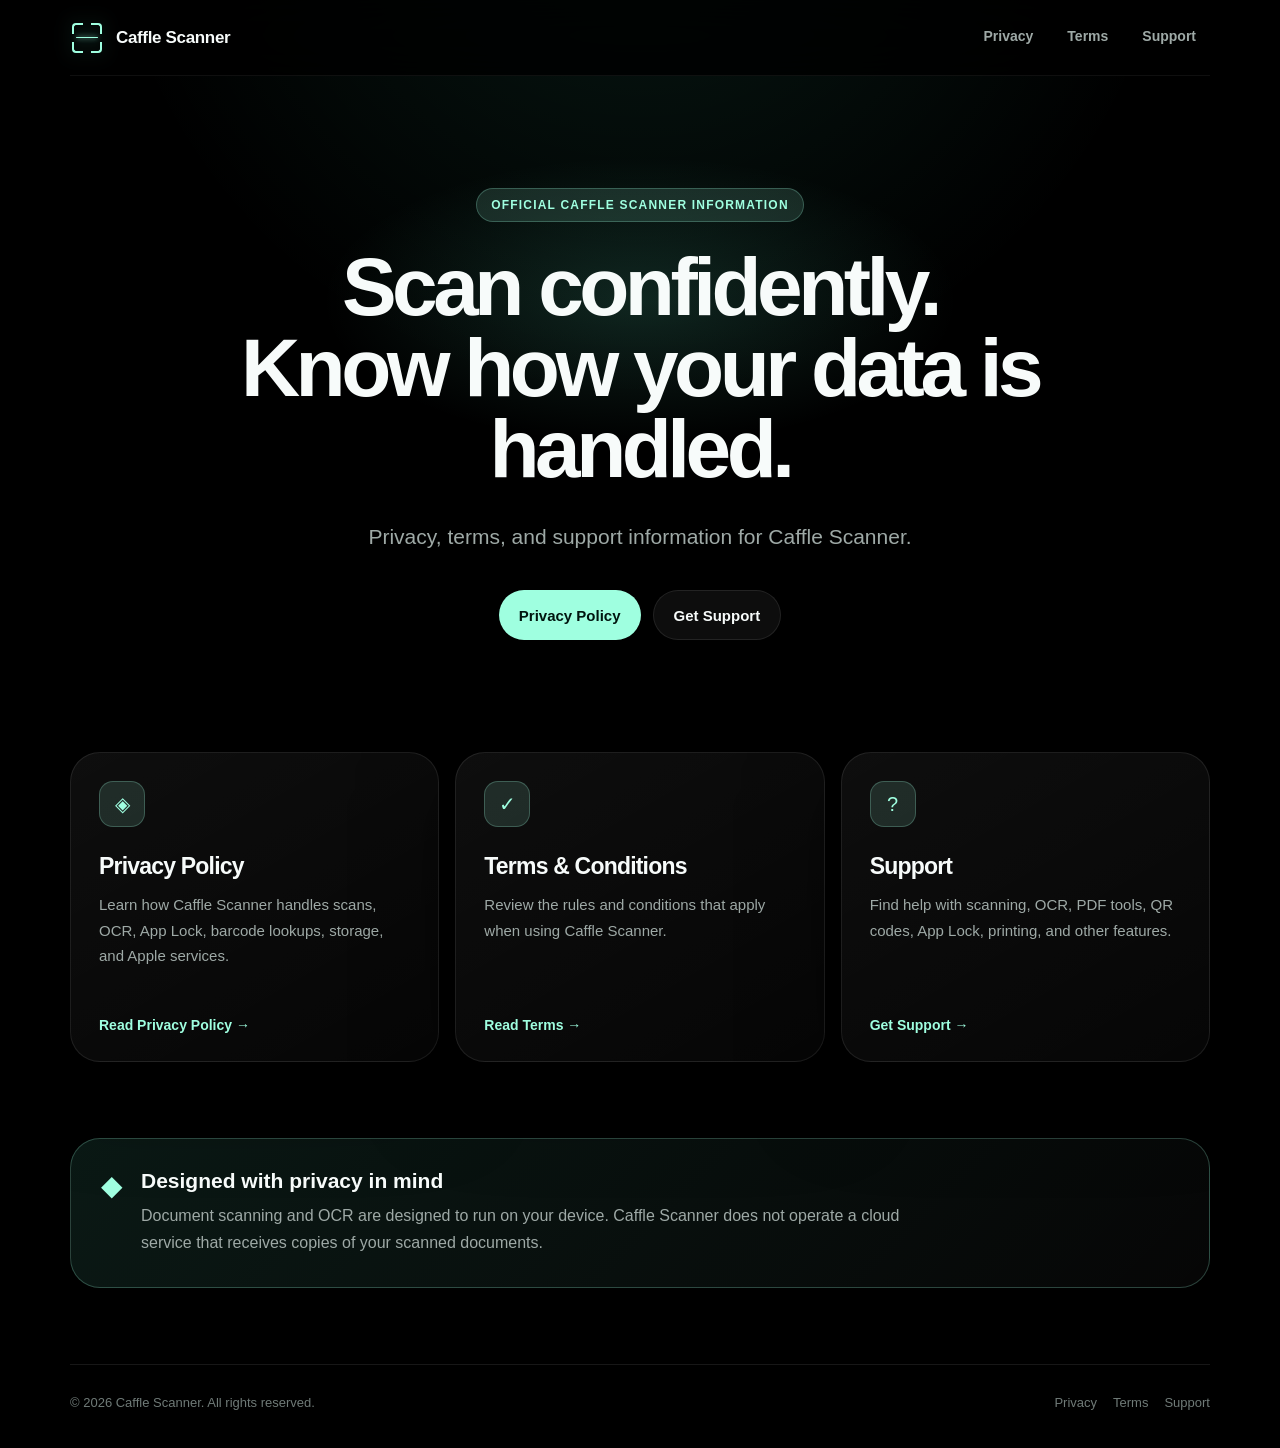
==== index.html @ 29aed39b "Add Caffle Scanner privacy terms and support pages" ====
<!DOCTYPE html>
<html lang="en">
<head>
  <meta charset="UTF-8">

  <meta
    name="viewport"
    content="width=device-width, initial-scale=1, viewport-fit=cover"
  >

  <meta
    name="theme-color"
    content="#000000"
  >

  <meta
    name="description"
    content="Official privacy, terms, and support information for Caffle Scanner."
  >

  <title>Caffle Scanner — Legal & Support</title>

  <link
    rel="stylesheet"
    href="./styles.css"
  >
</head>

<body>
  <div class="site-shell">

    <header class="site-header">
      <a
        class="brand"
        href="./index.html"
        aria-label="Caffle Scanner home"
      >
        <span
          class="scanner-logo"
          aria-hidden="true"
        >
          <span class="corner top-left"></span>
          <span class="corner top-right"></span>
          <span class="corner bottom-left"></span>
          <span class="corner bottom-right"></span>
          <span class="scan-line"></span>
        </span>

        <span>Caffle Scanner</span>
      </a>

      <nav
        class="nav"
        aria-label="Legal navigation"
      >
        <a href="./privacy.html">Privacy</a>
        <a href="./terms.html">Terms</a>
        <a href="./support.html">Support</a>
      </nav>
    </header>

    <main>
      <section class="hero">
        <div class="hero-glow" aria-hidden="true"></div>

        <div class="eyebrow">
          Official Caffle Scanner Information
        </div>

        <h1>
          Scan confidently.<br>
          Know how your data is handled.
        </h1>

        <p class="hero-copy">
          Privacy, terms, and support information for Caffle Scanner.
        </p>

        <div class="hero-actions">
          <a
            class="button button-primary"
            href="./privacy.html"
          >
            Privacy Policy
          </a>

          <a
            class="button button-secondary"
            href="./support.html"
          >
            Get Support
          </a>
        </div>
      </section>

      <section
        class="card-grid"
        aria-label="Caffle Scanner information"
      >
        <a
          class="feature-card"
          href="./privacy.html"
        >
          <span class="card-icon">◈</span>

          <h2>Privacy Policy</h2>

          <p>
            Learn how Caffle Scanner handles scans, OCR, App Lock,
            barcode lookups, storage, and Apple services.
          </p>

          <span class="card-link">
            Read Privacy Policy →
          </span>
        </a>

        <a
          class="feature-card"
          href="./terms.html"
        >
          <span class="card-icon">✓</span>

          <h2>Terms &amp; Conditions</h2>

          <p>
            Review the rules and conditions that apply when using
            Caffle Scanner.
          </p>

          <span class="card-link">
            Read Terms →
          </span>
        </a>

        <a
          class="feature-card"
          href="./support.html"
        >
          <span class="card-icon">?</span>

          <h2>Support</h2>

          <p>
            Find help with scanning, OCR, PDF tools, QR codes,
            App Lock, printing, and other features.
          </p>

          <span class="card-link">
            Get Support →
          </span>
        </a>
      </section>

      <section class="privacy-highlight">
        <span class="highlight-icon" aria-hidden="true">◆</span>

        <div>
          <h2>Designed with privacy in mind</h2>

          <p>
            Document scanning and OCR are designed to run on your
            device. Caffle Scanner does not operate a cloud service
            that receives copies of your scanned documents.
          </p>
        </div>
      </section>
    </main>

    <footer class="site-footer">
      <p>
        © 2026 Caffle Scanner. All rights reserved.
      </p>

      <div class="footer-links">
        <a href="./privacy.html">Privacy</a>
        <a href="./terms.html">Terms</a>
        <a href="./support.html">Support</a>
      </div>
    </footer>

  </div>
</body>
</html>
---- styles.css ----
:root {
  color-scheme: dark;

  --background: #000000;
  --surface: #080c0c;
  --surface-strong: #0d1313;
  --surface-soft: rgba(255, 255, 255, 0.045);

  --text: #f7fbfa;
  --text-secondary: #9ea9a6;
  --text-muted: #6f7a77;

  --mint: #9fffe0;
  --mint-strong: #67f5ce;
  --mint-soft: rgba(159, 255, 224, 0.13);
  --mint-border: rgba(159, 255, 224, 0.24);

  --border: rgba(255, 255, 255, 0.09);

  --shadow:
    0 28px 90px rgba(0, 0, 0, 0.5);

  --radius-small: 14px;
  --radius-medium: 20px;
  --radius-large: 30px;

  font-family:
    -apple-system,
    BlinkMacSystemFont,
    "SF Pro Display",
    "SF Pro Text",
    "Helvetica Neue",
    Arial,
    sans-serif;
}

* {
  box-sizing: border-box;
}

html {
  min-height: 100%;
  background: var(--background);
  scroll-behavior: smooth;
}

body {
  min-width: 320px;
  min-height: 100vh;
  margin: 0;

  color: var(--text);
  background:
    radial-gradient(
      circle at 50% -10%,
      rgba(76, 255, 205, 0.1),
      transparent 34rem
    ),
    #000000;

  -webkit-font-smoothing: antialiased;
  text-rendering: optimizeLegibility;
}

a {
  color: inherit;
  text-decoration: none;
}

button,
a {
  -webkit-tap-highlight-color: transparent;
}

.site-shell {
  width: min(1180px, 100%);
  min-height: 100vh;
  margin: 0 auto;

  padding:
    env(safe-area-inset-top)
    max(20px, env(safe-area-inset-right))
    env(safe-area-inset-bottom)
    max(20px, env(safe-area-inset-left));
}

.site-header {
  position: sticky;
  z-index: 10;
  top: 0;

  display: flex;
  align-items: center;
  justify-content: space-between;
  gap: 24px;

  min-height: 76px;

  padding: 14px 0;

  background: rgba(0, 0, 0, 0.82);

  border-bottom: 1px solid rgba(255, 255, 255, 0.06);

  -webkit-backdrop-filter: blur(22px);
  backdrop-filter: blur(22px);
}

.brand {
  display: inline-flex;
  align-items: center;
  gap: 12px;

  font-size: 17px;
  font-weight: 750;

  letter-spacing: -0.02em;
}

.scanner-logo {
  position: relative;

  display: inline-block;

  width: 34px;
  height: 34px;

  filter:
    drop-shadow(0 0 9px rgba(103, 245, 206, 0.34));
}

.corner {
  position: absolute;

  width: 11px;
  height: 11px;

  border-color: var(--mint);
}

.top-left {
  top: 2px;
  left: 2px;

  border-top: 2px solid var(--mint);
  border-left: 2px solid var(--mint);

  border-top-left-radius: 4px;
}

.top-right {
  top: 2px;
  right: 2px;

  border-top: 2px solid var(--mint);
  border-right: 2px solid var(--mint);

  border-top-right-radius: 4px;
}

.bottom-left {
  bottom: 2px;
  left: 2px;

  border-bottom: 2px solid var(--mint);
  border-left: 2px solid var(--mint);

  border-bottom-left-radius: 4px;
}

.bottom-right {
  right: 2px;
  bottom: 2px;

  border-right: 2px solid var(--mint);
  border-bottom: 2px solid var(--mint);

  border-bottom-right-radius: 4px;
}

.scan-line {
  position: absolute;
  top: 16px;
  left: 6px;

  width: 22px;
  height: 1.5px;

  background: var(--mint);

  box-shadow:
    0 0 5px var(--mint),
    0 0 12px rgba(103, 245, 206, 0.45);

  border-radius: 999px;
}

.nav {
  display: flex;
  align-items: center;
  gap: 6px;
}

.nav a {
  min-height: 40px;

  padding: 10px 14px;

  color: var(--text-secondary);

  border-radius: 999px;

  font-size: 14px;
  font-weight: 650;

  transition:
    color 160ms ease,
    background 160ms ease;
}

.nav a:hover,
.nav a.active {
  color: var(--text);
  background: var(--mint-soft);
}

.hero {
  position: relative;

  display: flex;
  flex-direction: column;
  align-items: center;

  overflow: hidden;

  min-height: 560px;

  padding: 112px 20px 80px;

  text-align: center;
}

.hero-glow {
  position: absolute;
  top: 75px;
  left: 50%;

  width: min(660px, 90vw);
  height: 300px;

  transform: translateX(-50%);

  background:
    radial-gradient(
      ellipse,
      rgba(103, 245, 206, 0.14),
      transparent 68%
    );

  pointer-events: none;
}

.eyebrow {
  position: relative;

  display: inline-flex;

  margin-bottom: 24px;

  padding: 9px 14px;

  color: var(--mint);

  background: var(--mint-soft);

  border: 1px solid var(--mint-border);
  border-radius: 999px;

  font-size: 12px;
  font-weight: 800;

  letter-spacing: 0.1em;
  text-transform: uppercase;
}

.hero h1,
.legal-header h1,
.support-hero h1 {
  position: relative;

  max-width: 880px;

  margin: 0;

  font-size: clamp(42px, 7.6vw, 82px);
  line-height: 0.99;

  letter-spacing: -0.055em;
}

.hero-copy {
  position: relative;

  max-width: 620px;

  margin: 30px auto 0;

  color: var(--text-secondary);

  font-size: clamp(17px, 2vw, 21px);
  line-height: 1.65;
}

.hero-actions {
  position: relative;

  display: flex;
  justify-content: center;
  flex-wrap: wrap;
  gap: 12px;

  margin-top: 36px;
}

.button,
.inline-button {
  display: inline-flex;
  align-items: center;
  justify-content: center;

  min-height: 50px;

  padding: 0 20px;

  border-radius: 999px;

  font-size: 15px;
  font-weight: 750;

  transition:
    transform 160ms ease,
    border-color 160ms ease,
    background 160ms ease;
}

.button:hover,
.inline-button:hover {
  transform: translateY(-1px);
}

.button-primary {
  color: #00150f;
  background: var(--mint);
}

.button-secondary {
  color: var(--text);

  background: rgba(255, 255, 255, 0.05);

  border: 1px solid var(--border);
}

.card-grid {
  display: grid;
  grid-template-columns: repeat(3, minmax(0, 1fr));
  gap: 16px;

  padding: 32px 0 76px;
}

.feature-card {
  display: flex;
  flex-direction: column;

  min-height: 310px;

  padding: 28px;

  background:
    linear-gradient(
      150deg,
      rgba(255, 255, 255, 0.055),
      rgba(255, 255, 255, 0.022)
    );

  border: 1px solid var(--border);
  border-radius: var(--radius-large);

  box-shadow: var(--shadow);

  transition:
    transform 180ms ease,
    border-color 180ms ease,
    background 180ms ease;
}

.feature-card:hover {
  transform: translateY(-3px);

  border-color: var(--mint-border);

  background:
    linear-gradient(
      150deg,
      rgba(103, 245, 206, 0.08),
      rgba(255, 255, 255, 0.025)
    );
}

.card-icon {
  display: grid;
  place-items: center;

  width: 46px;
  height: 46px;

  margin-bottom: 26px;

  color: var(--mint);

  background: var(--mint-soft);

  border: 1px solid var(--mint-border);
  border-radius: 14px;

  font-size: 20px;
}

.feature-card h2 {
  margin: 0 0 12px;

  font-size: 23px;

  letter-spacing: -0.035em;
}

.feature-card p {
  margin: 0;

  color: var(--text-secondary);

  font-size: 15px;
  line-height: 1.7;
}

.card-link {
  margin-top: auto;
  padding-top: 28px;

  color: var(--mint);

  font-size: 14px;
  font-weight: 700;
}

.privacy-highlight {
  display: flex;
  align-items: flex-start;
  gap: 18px;

  margin-bottom: 76px;

  padding: 30px;

  background:
    linear-gradient(
      135deg,
      rgba(103, 245, 206, 0.1),
      rgba(255, 255, 255, 0.025)
    );

  border: 1px solid var(--mint-border);
  border-radius: var(--radius-large);
}

.highlight-icon {
  color: var(--mint);

  font-size: 28px;
}

.privacy-highlight h2 {
  margin: 0 0 9px;

  font-size: 21px;
}

.privacy-highlight p {
  max-width: 760px;

  margin: 0;

  color: var(--text-secondary);

  line-height: 1.7;
}

.legal-page {
  width: min(860px, 100%);
  margin: 0 auto;

  padding: 76px 0 80px;
}

.legal-header {
  padding: 28px 0 42px;
}

.legal-header h1 {
  font-size: clamp(42px, 7vw, 68px);
}

.updated {
  margin: 18px 0 0;

  color: var(--text-muted);

  font-size: 14px;
}

.legal-card {
  padding: clamp(22px, 5vw, 52px);

  background:
    linear-gradient(
      160deg,
      rgba(255, 255, 255, 0.045),
      rgba(255, 255, 255, 0.018)
    );

  border: 1px solid var(--border);
  border-radius: var(--radius-large);

  box-shadow: var(--shadow);
}

.legal-card section + section {
  margin-top: 48px;
  padding-top: 48px;

  border-top: 1px solid var(--border);
}

.legal-card h2 {
  margin: 0 0 17px;

  font-size: clamp(20px, 3vw, 25px);

  letter-spacing: -0.025em;
}

.legal-card p {
  margin: 0;

  color: var(--text-secondary);

  font-size: 16px;
  line-height: 1.78;
}

.legal-card p + p {
  margin-top: 16px;
}

.inline-button {
  margin-top: 22px;

  color: var(--mint);

  background: var(--mint-soft);

  border: 1px solid var(--mint-border);
}

.support-hero {
  position: relative;

  max-width: 850px;

  padding: 100px 0 62px;
}

.support-hero h1 {
  font-size: clamp(48px, 8vw, 76px);
}

.support-hero > p {
  max-width: 650px;

  margin: 26px 0 30px;

  color: var(--text-secondary);

  font-size: 18px;
  line-height: 1.7;
}

.support-hero .support-warning {
  max-width: 660px;

  margin-top: 24px;

  color: #b9c2c0;

  font-size: 13px;
  line-height: 1.65;
}

.faq {
  display: grid;
  gap: 10px;

  padding-bottom: 32px;
}

.faq details {
  overflow: hidden;

  background: var(--surface-soft);

  border: 1px solid var(--border);
  border-radius: var(--radius-medium);
}

.faq summary {
  position: relative;

  padding: 21px 52px 21px 22px;

  cursor: pointer;

  font-size: 16px;
  font-weight: 700;

  list-style: none;
}

.faq summary::-webkit-details-marker {
  display: none;
}

.faq summary::after {
  position: absolute;
  top: 50%;
  right: 22px;

  content: "+";

  color: var(--mint);

  transform: translateY(-50%);

  font-size: 22px;
}

.faq details[open] summary::after {
  content: "−";
}

.faq details p {
  margin: 0;

  padding: 0 22px 22px;

  color: var(--text-secondary);

  line-height: 1.7;
}

.faq details p + p {
  padding-top: 0;
}

.support-card {
  margin-top: 16px;

  padding: 28px;

  background:
    linear-gradient(
      145deg,
      rgba(255, 255, 255, 0.05),
      rgba(255, 255, 255, 0.02)
    );

  border: 1px solid var(--border);
  border-radius: var(--radius-large);
}

.support-card h2 {
  margin: 0 0 12px;
}

.support-card p {
  max-width: 690px;

  margin: 0;

  color: var(--text-secondary);

  line-height: 1.7;
}

.support-links {
  display: flex;
  flex-wrap: wrap;
  gap: 10px;

  margin-top: 20px;
}

.support-links a {
  padding: 10px 14px;

  color: var(--mint);

  background: var(--mint-soft);

  border: 1px solid var(--mint-border);
  border-radius: 999px;

  font-size: 14px;
  font-weight: 700;
}

.site-footer {
  display: flex;
  align-items: center;
  justify-content: space-between;
  gap: 18px;

  margin-top: 74px;

  padding: 30px 0 38px;

  color: var(--text-muted);

  border-top: 1px solid var(--border);

  font-size: 13px;
}

.site-footer p {
  margin: 0;
}

.footer-links {
  display: flex;
  align-items: center;
  flex-wrap: wrap;
  gap: 16px;
}

.footer-links a:hover {
  color: var(--mint);
}

@media (max-width: 760px) {
  .site-shell {
    padding-right: max(16px, env(safe-area-inset-right));
    padding-left: max(16px, env(safe-area-inset-left));
  }

  .site-header {
    min-height: 66px;
  }

  .brand {
    font-size: 15px;
  }

  .scanner-logo {
    width: 30px;
    height: 30px;
  }

  .scan-line {
    top: 14px;
    left: 5px;

    width: 20px;
  }

  .nav {
    gap: 1px;
  }

  .nav a {
    min-height: 38px;

    padding: 9px;

    font-size: 12px;
  }

  .hero {
    min-height: 0;

    padding: 84px 6px 62px;
  }

  .hero h1 {
    font-size: clamp(44px, 13vw, 64px);
  }

  .hero-copy {
    font-size: 17px;
  }

  .hero-actions {
    width: 100%;
  }

  .hero-actions .button {
    flex: 1 1 100%;
  }

  .card-grid {
    grid-template-columns: 1fr;

    padding-bottom: 52px;
  }

  .feature-card {
    min-height: 260px;
  }

  .privacy-highlight {
    margin-bottom: 54px;

    padding: 23px;
  }

  .legal-page {
    padding-top: 50px;
  }

  .legal-header {
    padding-bottom: 30px;
  }

  .legal-card section + section {
    margin-top: 38px;
    padding-top: 38px;
  }

  .support-hero {
    padding-top: 72px;
  }

  .site-footer {
    align-items: flex-start;
    flex-direction: column;

    margin-top: 56px;
  }
}

@media (prefers-reduced-motion: reduce) {
  html {
    scroll-behavior: auto;
  }

  *,
  *::before,
  *::after {
    transition-duration: 0.01ms !important;
    animation-duration: 0.01ms !important;
    animation-iteration-count: 1 !important;
  }
}
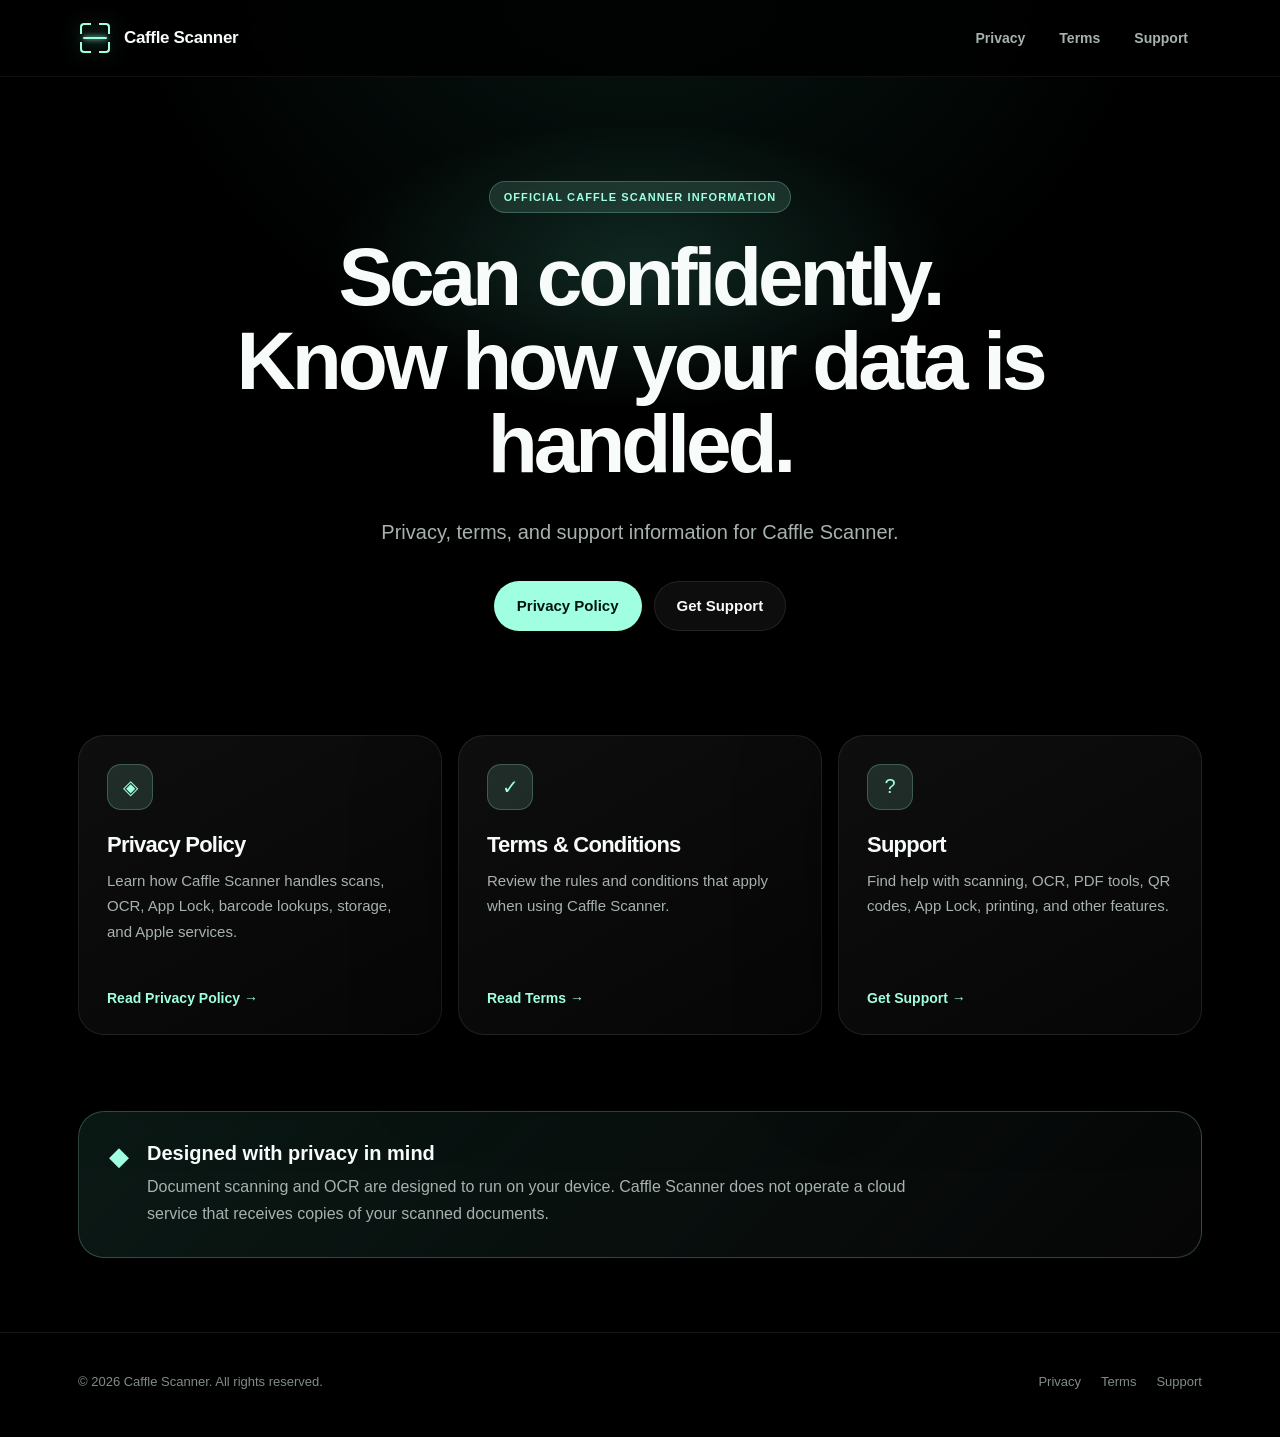
==== commit ce601297: "Complete Caffle Scanner legal and support site Co-Authored-By: Claude Opus 5.5 <noreply@anthropic.co" ====
--- a/index.html
+++ b/index.html
@@ -2,183 +2,113 @@
 <html lang="en">
 <head>
   <meta charset="UTF-8">
-
-  <meta
-    name="viewport"
-    content="width=device-width, initial-scale=1, viewport-fit=cover"
-  >
-
-  <meta
-    name="theme-color"
-    content="#000000"
-  >
-
-  <meta
-    name="description"
-    content="Official privacy, terms, and support information for Caffle Scanner."
-  >
-
-  <title>Caffle Scanner — Legal & Support</title>
-
-  <link
-    rel="stylesheet"
-    href="./styles.css"
-  >
+  <meta name="viewport" content="width=device-width, initial-scale=1, viewport-fit=cover">
+  <meta name="theme-color" content="#000000">
+  <meta name="color-scheme" content="dark">
+  <meta name="description" content="Official privacy, terms, and support information for Caffle Scanner.">
+  <title>Caffle Scanner — Legal &amp; Support</title>
+  <link rel="stylesheet" href="./styles.css">
 </head>
 
 <body>
-  <div class="site-shell">
+  <a class="skip-link" href="#main">Skip to content</a>
 
-    <header class="site-header">
-      <a
-        class="brand"
-        href="./index.html"
-        aria-label="Caffle Scanner home"
-      >
-        <span
-          class="scanner-logo"
-          aria-hidden="true"
-        >
+  <header class="site-header">
+    <div class="container header-inner">
+      <a class="brand" href="./index.html" aria-label="Caffle Scanner home">
+        <span class="scanner-logo" aria-hidden="true">
           <span class="corner top-left"></span>
           <span class="corner top-right"></span>
           <span class="corner bottom-left"></span>
           <span class="corner bottom-right"></span>
           <span class="scan-line"></span>
         </span>
-
         <span>Caffle Scanner</span>
       </a>
 
-      <nav
-        class="nav"
-        aria-label="Legal navigation"
-      >
+      <nav class="nav" aria-label="Primary">
         <a href="./privacy.html">Privacy</a>
         <a href="./terms.html">Terms</a>
         <a href="./support.html">Support</a>
       </nav>
-    </header>
+    </div>
+  </header>
 
-    <main>
-      <section class="hero">
-        <div class="hero-glow" aria-hidden="true"></div>
+  <main id="main" class="container">
+    <section class="hero">
+      <div class="hero-glow" aria-hidden="true"></div>
 
-        <div class="eyebrow">
-          Official Caffle Scanner Information
-        </div>
+      <div class="eyebrow">Official Caffle Scanner Information</div>
 
-        <h1>
-          Scan confidently.<br>
-          Know how your data is handled.
-        </h1>
+      <h1>
+        Scan confidently.<br>
+        Know how your data is handled.
+      </h1>
 
-        <p class="hero-copy">
-          Privacy, terms, and support information for Caffle Scanner.
-        </p>
-
-        <div class="hero-actions">
-          <a
-            class="button button-primary"
-            href="./privacy.html"
-          >
-            Privacy Policy
-          </a>
-
-          <a
-            class="button button-secondary"
-            href="./support.html"
-          >
-            Get Support
-          </a>
-        </div>
-      </section>
-
-      <section
-        class="card-grid"
-        aria-label="Caffle Scanner information"
-      >
-        <a
-          class="feature-card"
-          href="./privacy.html"
-        >
-          <span class="card-icon">◈</span>
-
-          <h2>Privacy Policy</h2>
-
-          <p>
-            Learn how Caffle Scanner handles scans, OCR, App Lock,
-            barcode lookups, storage, and Apple services.
-          </p>
-
-          <span class="card-link">
-            Read Privacy Policy →
-          </span>
-        </a>
-
-        <a
-          class="feature-card"
-          href="./terms.html"
-        >
-          <span class="card-icon">✓</span>
-
-          <h2>Terms &amp; Conditions</h2>
-
-          <p>
-            Review the rules and conditions that apply when using
-            Caffle Scanner.
-          </p>
-
-          <span class="card-link">
-            Read Terms →
-          </span>
-        </a>
-
-        <a
-          class="feature-card"
-          href="./support.html"
-        >
-          <span class="card-icon">?</span>
-
-          <h2>Support</h2>
-
-          <p>
-            Find help with scanning, OCR, PDF tools, QR codes,
-            App Lock, printing, and other features.
-          </p>
-
-          <span class="card-link">
-            Get Support →
-          </span>
-        </a>
-      </section>
-
-      <section class="privacy-highlight">
-        <span class="highlight-icon" aria-hidden="true">◆</span>
-
-        <div>
-          <h2>Designed with privacy in mind</h2>
-
-          <p>
-            Document scanning and OCR are designed to run on your
-            device. Caffle Scanner does not operate a cloud service
-            that receives copies of your scanned documents.
-          </p>
-        </div>
-      </section>
-    </main>
-
-    <footer class="site-footer">
-      <p>
-        © 2026 Caffle Scanner. All rights reserved.
+      <p class="hero-copy">
+        Privacy, terms, and support information for Caffle Scanner.
       </p>
 
-      <div class="footer-links">
+      <div class="hero-actions">
+        <a class="button button-primary" href="./privacy.html">Privacy Policy</a>
+        <a class="button button-secondary" href="./support.html">Get Support</a>
+      </div>
+    </section>
+
+    <section class="card-grid" aria-label="Caffle Scanner information">
+      <a class="feature-card" href="./privacy.html">
+        <span class="card-icon" aria-hidden="true">◈</span>
+        <h2>Privacy Policy</h2>
+        <p>
+          Learn how Caffle Scanner handles scans, OCR, App Lock,
+          barcode lookups, storage, and Apple services.
+        </p>
+        <span class="card-link">Read Privacy Policy →</span>
+      </a>
+
+      <a class="feature-card" href="./terms.html">
+        <span class="card-icon" aria-hidden="true">✓</span>
+        <h2>Terms &amp; Conditions</h2>
+        <p>
+          Review the rules and conditions that apply when using
+          Caffle Scanner.
+        </p>
+        <span class="card-link">Read Terms →</span>
+      </a>
+
+      <a class="feature-card" href="./support.html">
+        <span class="card-icon" aria-hidden="true">?</span>
+        <h2>Support</h2>
+        <p>
+          Find help with scanning, OCR, PDF tools, QR codes,
+          App Lock, printing, and other features.
+        </p>
+        <span class="card-link">Get Support →</span>
+      </a>
+    </section>
+
+    <section class="privacy-highlight">
+      <span class="highlight-icon" aria-hidden="true">◆</span>
+      <div>
+        <h2>Designed with privacy in mind</h2>
+        <p>
+          Document scanning and OCR are designed to run on your
+          device. Caffle Scanner does not operate a cloud service
+          that receives copies of your scanned documents.
+        </p>
+      </div>
+    </section>
+  </main>
+
+  <footer class="site-footer">
+    <div class="container footer-inner">
+      <p>© 2026 Caffle Scanner. All rights reserved.</p>
+      <nav class="footer-links" aria-label="Footer">
         <a href="./privacy.html">Privacy</a>
         <a href="./terms.html">Terms</a>
         <a href="./support.html">Support</a>
-      </div>
-    </footer>
-
-  </div>
+      </nav>
+    </div>
+  </footer>
 </body>
-</html>+</html>
--- a/styles.css
+++ b/styles.css
@@ -1,40 +1,61 @@
+/* ==========================================================================
+   Caffle Scanner — Legal & Support
+   Mobile-first. System fonts only. No external dependencies.
+   ========================================================================== */
+
+/* ---------- Tokens ---------- */
+
 :root {
   color-scheme: dark;
 
   --background: #000000;
-  --surface: #080c0c;
-  --surface-strong: #0d1313;
   --surface-soft: rgba(255, 255, 255, 0.045);
 
   --text: #f7fbfa;
-  --text-secondary: #9ea9a6;
-  --text-muted: #6f7a77;
+  --text-secondary: #a7b2af;
+  --text-muted: #808b88;
 
   --mint: #9fffe0;
   --mint-strong: #67f5ce;
   --mint-soft: rgba(159, 255, 224, 0.13);
   --mint-border: rgba(159, 255, 224, 0.24);
 
+  --warning: #ffd88a;
+  --warning-soft: rgba(255, 216, 138, 0.08);
+  --warning-border: rgba(255, 216, 138, 0.28);
+
   --border: rgba(255, 255, 255, 0.09);
-
-  --shadow:
-    0 28px 90px rgba(0, 0, 0, 0.5);
+  --shadow: 0 28px 90px rgba(0, 0, 0, 0.5);
 
   --radius-small: 14px;
   --radius-medium: 20px;
-  --radius-large: 30px;
+  --radius-large: 26px;
+
+  --gutter: 16px;
+  --tap: 44px;
+
+  --safe-top: env(safe-area-inset-top, 0px);
+  --safe-right: env(safe-area-inset-right, 0px);
+  --safe-bottom: env(safe-area-inset-bottom, 0px);
+  --safe-left: env(safe-area-inset-left, 0px);
 
   font-family:
     -apple-system,
     BlinkMacSystemFont,
+    "SF Pro Text",
     "SF Pro Display",
-    "SF Pro Text",
     "Helvetica Neue",
+    "Segoe UI",
+    Roboto,
     Arial,
     sans-serif;
 }
 
-* {
+/* ---------- Base ---------- */
+
+*,
+*::before,
+*::after {
   box-sizing: border-box;
 }
 
@@ -42,12 +63,14 @@
   min-height: 100%;
   background: var(--background);
   scroll-behavior: smooth;
+  -webkit-text-size-adjust: 100%;
+  text-size-adjust: 100%;
 }
 
 body {
-  min-width: 320px;
   min-height: 100vh;
   margin: 0;
+  overflow-x: hidden;
 
   color: var(--text);
   background:
@@ -56,7 +79,7 @@
       rgba(76, 255, 205, 0.1),
       transparent 34rem
     ),
-    #000000;
+    var(--background);
 
   -webkit-font-smoothing: antialiased;
   text-rendering: optimizeLegibility;
@@ -65,149 +88,181 @@
 a {
   color: inherit;
   text-decoration: none;
-}
-
-button,
-a {
   -webkit-tap-highlight-color: transparent;
 }
 
-.site-shell {
-  width: min(1180px, 100%);
-  min-height: 100vh;
+a:focus-visible,
+summary:focus-visible {
+  outline: 2px solid var(--mint);
+  outline-offset: 3px;
+  border-radius: 8px;
+}
+
+h1,
+h2,
+h3 {
+  overflow-wrap: break-word;
+}
+
+.skip-link {
+  position: absolute;
+  z-index: 100;
+  top: calc(var(--safe-top) + 8px);
+  left: calc(var(--safe-left) + 8px);
+
+  padding: 12px 16px;
+
+  color: #00150f;
+  background: var(--mint);
+  border-radius: 999px;
+
+  font-size: 14px;
+  font-weight: 700;
+
+  transform: translateY(-200%);
+}
+
+.skip-link:focus {
+  transform: none;
+}
+
+/* ---------- Layout shell ---------- */
+
+.container {
+  width: 100%;
+  max-width: 1180px;
   margin: 0 auto;
 
-  padding:
-    env(safe-area-inset-top)
-    max(20px, env(safe-area-inset-right))
-    env(safe-area-inset-bottom)
-    max(20px, env(safe-area-inset-left));
-}
+  padding-right: calc(var(--gutter) + var(--safe-right));
+  padding-left: calc(var(--gutter) + var(--safe-left));
+}
+
+/* ---------- Header ---------- */
 
 .site-header {
+  position: -webkit-sticky;
   position: sticky;
   z-index: 10;
   top: 0;
 
+  padding-top: var(--safe-top);
+
+  background: rgba(0, 0, 0, 0.82);
+  border-bottom: 1px solid rgba(255, 255, 255, 0.06);
+
+  -webkit-backdrop-filter: saturate(160%) blur(22px);
+  backdrop-filter: saturate(160%) blur(22px);
+}
+
+.header-inner {
   display: flex;
+  flex-wrap: wrap;
   align-items: center;
   justify-content: space-between;
-  gap: 24px;
-
-  min-height: 76px;
-
-  padding: 14px 0;
-
-  background: rgba(0, 0, 0, 0.82);
-
-  border-bottom: 1px solid rgba(255, 255, 255, 0.06);
-
-  -webkit-backdrop-filter: blur(22px);
-  backdrop-filter: blur(22px);
+  column-gap: 16px;
+  row-gap: 2px;
+
+  min-height: 64px;
+  padding-top: 8px;
+  padding-bottom: 8px;
 }
 
 .brand {
   display: inline-flex;
   align-items: center;
-  gap: 12px;
-
-  font-size: 17px;
+  gap: 10px;
+
+  min-height: var(--tap);
+
+  font-size: 16px;
   font-weight: 750;
-
   letter-spacing: -0.02em;
-}
+  white-space: nowrap;
+}
+
+/* Scanner-corner logo */
 
 .scanner-logo {
   position: relative;
+  flex: none;
 
   display: inline-block;
-
-  width: 34px;
-  height: 34px;
-
-  filter:
-    drop-shadow(0 0 9px rgba(103, 245, 206, 0.34));
+  width: 30px;
+  height: 30px;
+
+  filter: drop-shadow(0 0 9px rgba(103, 245, 206, 0.34));
 }
 
 .corner {
   position: absolute;
-
-  width: 11px;
-  height: 11px;
-
-  border-color: var(--mint);
+  width: 10px;
+  height: 10px;
 }
 
 .top-left {
   top: 2px;
   left: 2px;
-
   border-top: 2px solid var(--mint);
   border-left: 2px solid var(--mint);
-
   border-top-left-radius: 4px;
 }
 
 .top-right {
   top: 2px;
   right: 2px;
-
   border-top: 2px solid var(--mint);
   border-right: 2px solid var(--mint);
-
   border-top-right-radius: 4px;
 }
 
 .bottom-left {
   bottom: 2px;
   left: 2px;
-
   border-bottom: 2px solid var(--mint);
   border-left: 2px solid var(--mint);
-
   border-bottom-left-radius: 4px;
 }
 
 .bottom-right {
   right: 2px;
   bottom: 2px;
-
   border-right: 2px solid var(--mint);
   border-bottom: 2px solid var(--mint);
-
   border-bottom-right-radius: 4px;
 }
 
 .scan-line {
   position: absolute;
-  top: 16px;
-  left: 6px;
-
-  width: 22px;
+  top: calc(50% - 0.75px);
+  left: 5px;
+  right: 5px;
+
   height: 1.5px;
 
   background: var(--mint);
-
+  border-radius: 999px;
   box-shadow:
     0 0 5px var(--mint),
     0 0 12px rgba(103, 245, 206, 0.45);
-
-  border-radius: 999px;
-}
+}
+
+/* Navigation */
 
 .nav {
   display: flex;
   align-items: center;
-  gap: 6px;
+  gap: 2px;
+  margin-right: -10px;
 }
 
 .nav a {
-  min-height: 40px;
-
-  padding: 10px 14px;
+  display: inline-flex;
+  align-items: center;
+
+  min-height: var(--tap);
+  padding: 0 10px;
 
   color: var(--text-secondary);
-
   border-radius: 999px;
 
   font-size: 14px;
@@ -215,14 +270,66 @@
 
   transition:
     color 160ms ease,
-    background 160ms ease;
+    background-color 160ms ease;
 }
 
 .nav a:hover,
-.nav a.active {
+.nav a[aria-current="page"] {
   color: var(--text);
   background: var(--mint-soft);
 }
+
+.nav a[aria-current="page"] {
+  color: var(--mint);
+}
+
+/* ---------- Buttons ---------- */
+
+.button {
+  display: inline-flex;
+  align-items: center;
+  justify-content: center;
+
+  min-height: 50px;
+  padding: 0 22px;
+
+  border: 1px solid transparent;
+  border-radius: 999px;
+
+  font-size: 15px;
+  font-weight: 750;
+  text-align: center;
+
+  transition:
+    transform 160ms ease,
+    border-color 160ms ease,
+    background-color 160ms ease;
+}
+
+.button:hover {
+  transform: translateY(-1px);
+}
+
+.button-primary {
+  color: #00150f;
+  background: var(--mint);
+}
+
+.button-primary:hover {
+  background: var(--mint-strong);
+}
+
+.button-secondary {
+  color: var(--text);
+  background: rgba(255, 255, 255, 0.05);
+  border-color: var(--border);
+}
+
+.button-secondary:hover {
+  border-color: var(--mint-border);
+}
+
+/* ---------- Home: hero ---------- */
 
 .hero {
   position: relative;
@@ -231,32 +338,26 @@
   flex-direction: column;
   align-items: center;
 
-  overflow: hidden;
-
-  min-height: 560px;
-
-  padding: 112px 20px 80px;
+  padding: 72px 0 52px;
 
   text-align: center;
 }
 
 .hero-glow {
   position: absolute;
-  top: 75px;
+  top: 40px;
   left: 50%;
 
-  width: min(660px, 90vw);
+  width: min(660px, 100%);
   height: 300px;
 
+  background: radial-gradient(
+    ellipse,
+    rgba(103, 245, 206, 0.14),
+    transparent 68%
+  );
+
   transform: translateX(-50%);
-
-  background:
-    radial-gradient(
-      ellipse,
-      rgba(103, 245, 206, 0.14),
-      transparent 68%
-    );
-
   pointer-events: none;
 }
 
@@ -264,50 +365,40 @@
   position: relative;
 
   display: inline-flex;
-
-  margin-bottom: 24px;
-
+  margin-bottom: 22px;
   padding: 9px 14px;
 
   color: var(--mint);
-
   background: var(--mint-soft);
-
   border: 1px solid var(--mint-border);
   border-radius: 999px;
 
-  font-size: 12px;
+  font-size: 11px;
   font-weight: 800;
-
   letter-spacing: 0.1em;
   text-transform: uppercase;
 }
 
 .hero h1,
-.legal-header h1,
-.support-hero h1 {
+.page-header h1 {
   position: relative;
 
   max-width: 880px;
-
   margin: 0;
 
-  font-size: clamp(42px, 7.6vw, 82px);
-  line-height: 0.99;
-
-  letter-spacing: -0.055em;
+  font-size: clamp(36px, 11vw, 82px);
+  line-height: 1.02;
+  letter-spacing: -0.05em;
 }
 
 .hero-copy {
   position: relative;
 
   max-width: 620px;
-
-  margin: 30px auto 0;
+  margin: 24px auto 0;
 
   color: var(--text-secondary);
-
-  font-size: clamp(17px, 2vw, 21px);
+  font-size: 17px;
   line-height: 1.65;
 }
 
@@ -315,78 +406,36 @@
   position: relative;
 
   display: flex;
-  justify-content: center;
-  flex-wrap: wrap;
+  flex-direction: column;
   gap: 12px;
 
-  margin-top: 36px;
-}
-
-.button,
-.inline-button {
-  display: inline-flex;
-  align-items: center;
-  justify-content: center;
-
-  min-height: 50px;
-
-  padding: 0 20px;
-
-  border-radius: 999px;
-
-  font-size: 15px;
-  font-weight: 750;
-
-  transition:
-    transform 160ms ease,
-    border-color 160ms ease,
-    background 160ms ease;
-}
-
-.button:hover,
-.inline-button:hover {
-  transform: translateY(-1px);
-}
-
-.button-primary {
-  color: #00150f;
-  background: var(--mint);
-}
-
-.button-secondary {
-  color: var(--text);
-
-  background: rgba(255, 255, 255, 0.05);
-
-  border: 1px solid var(--border);
-}
+  width: 100%;
+  margin-top: 32px;
+}
+
+/* ---------- Home: cards ---------- */
 
 .card-grid {
   display: grid;
-  grid-template-columns: repeat(3, minmax(0, 1fr));
-  gap: 16px;
-
-  padding: 32px 0 76px;
+  grid-template-columns: minmax(0, 1fr);
+  gap: 14px;
+
+  padding: 24px 0 52px;
 }
 
 .feature-card {
   display: flex;
   flex-direction: column;
 
-  min-height: 310px;
-
-  padding: 28px;
-
-  background:
-    linear-gradient(
-      150deg,
-      rgba(255, 255, 255, 0.055),
-      rgba(255, 255, 255, 0.022)
-    );
-
+  padding: 24px;
+
+  background: linear-gradient(
+    150deg,
+    rgba(255, 255, 255, 0.055),
+    rgba(255, 255, 255, 0.022)
+  );
   border: 1px solid var(--border);
   border-radius: var(--radius-large);
-
   box-shadow: var(--shadow);
 
   transition:
@@ -397,15 +446,12 @@
 
 .feature-card:hover {
   transform: translateY(-3px);
-
   border-color: var(--mint-border);
-
-  background:
-    linear-gradient(
-      150deg,
-      rgba(103, 245, 206, 0.08),
-      rgba(255, 255, 255, 0.025)
-    );
+  background: linear-gradient(
+    150deg,
+    rgba(103, 245, 206, 0.08),
+    rgba(255, 255, 255, 0.025)
+  );
 }
 
 .card-icon {
@@ -414,226 +460,298 @@
 
   width: 46px;
   height: 46px;
-
-  margin-bottom: 26px;
+  margin-bottom: 22px;
 
   color: var(--mint);
-
   background: var(--mint-soft);
-
   border: 1px solid var(--mint-border);
-  border-radius: 14px;
+  border-radius: var(--radius-small);
 
   font-size: 20px;
 }
 
 .feature-card h2 {
-  margin: 0 0 12px;
-
-  font-size: 23px;
-
+  margin: 0 0 10px;
+  font-size: 22px;
   letter-spacing: -0.035em;
 }
 
 .feature-card p {
   margin: 0;
-
   color: var(--text-secondary);
-
   font-size: 15px;
   line-height: 1.7;
 }
 
 .card-link {
   margin-top: auto;
-  padding-top: 28px;
+  padding-top: 24px;
 
   color: var(--mint);
-
   font-size: 14px;
   font-weight: 700;
 }
+
+/* ---------- Highlight / notice panels ---------- */
 
 .privacy-highlight {
   display: flex;
   align-items: flex-start;
-  gap: 18px;
-
-  margin-bottom: 76px;
-
-  padding: 30px;
-
-  background:
-    linear-gradient(
-      135deg,
-      rgba(103, 245, 206, 0.1),
-      rgba(255, 255, 255, 0.025)
-    );
-
+  gap: 16px;
+
+  margin-bottom: 52px;
+  padding: 22px;
+
+  background: linear-gradient(
+    135deg,
+    rgba(103, 245, 206, 0.1),
+    rgba(255, 255, 255, 0.025)
+  );
   border: 1px solid var(--mint-border);
   border-radius: var(--radius-large);
 }
 
 .highlight-icon {
+  flex: none;
   color: var(--mint);
-
-  font-size: 28px;
+  font-size: 26px;
+  line-height: 1.1;
 }
 
 .privacy-highlight h2 {
-  margin: 0 0 9px;
-
-  font-size: 21px;
+  margin: 0 0 8px;
+  font-size: 20px;
 }
 
 .privacy-highlight p {
   max-width: 760px;
-
   margin: 0;
-
   color: var(--text-secondary);
-
   line-height: 1.7;
 }
 
-.legal-page {
-  width: min(860px, 100%);
+.notice {
+  margin: 0;
+  padding: 16px 18px;
+
+  color: #f3e6c8;
+  background: var(--warning-soft);
+  border: 1px solid var(--warning-border);
+  border-radius: var(--radius-small);
+
+  font-size: 14px;
+  line-height: 1.65;
+}
+
+.notice strong {
+  color: var(--warning);
+}
+
+/* ---------- Legal & support pages ---------- */
+
+.page {
+  width: 100%;
+  max-width: 860px;
   margin: 0 auto;
-
-  padding: 76px 0 80px;
-}
-
-.legal-header {
-  padding: 28px 0 42px;
-}
-
-.legal-header h1 {
-  font-size: clamp(42px, 7vw, 68px);
+  padding: 44px 0 24px;
+}
+
+.page-header {
+  padding: 8px 0 30px;
+}
+
+.page-header h1 {
+  font-size: clamp(36px, 10vw, 68px);
+}
+
+.page-header .lead {
+  max-width: 650px;
+  margin: 20px 0 0;
+
+  color: var(--text-secondary);
+  font-size: 17px;
+  line-height: 1.7;
 }
 
 .updated {
-  margin: 18px 0 0;
-
+  margin: 16px 0 0;
   color: var(--text-muted);
-
   font-size: 14px;
 }
 
+.toc {
+  margin-bottom: 16px;
+  padding: 20px 22px;
+
+  background: var(--surface-soft);
+  border: 1px solid var(--border);
+  border-radius: var(--radius-medium);
+}
+
+.toc h2 {
+  margin: 0 0 10px;
+
+  color: var(--text-muted);
+  font-size: 12px;
+  font-weight: 800;
+  letter-spacing: 0.1em;
+  text-transform: uppercase;
+}
+
+.toc ol {
+  display: grid;
+  grid-template-columns: minmax(0, 1fr);
+  margin: 0;
+  padding: 0 0 0 22px;
+
+  color: var(--text-muted);
+  font-size: 15px;
+}
+
+.toc a {
+  display: inline-block;
+  padding: 6px 0;
+  color: var(--text-secondary);
+}
+
+.toc a:hover {
+  color: var(--mint);
+}
+
 .legal-card {
-  padding: clamp(22px, 5vw, 52px);
-
-  background:
-    linear-gradient(
-      160deg,
-      rgba(255, 255, 255, 0.045),
-      rgba(255, 255, 255, 0.018)
-    );
-
+  padding: 24px 20px;
+
+  background: linear-gradient(
+    160deg,
+    rgba(255, 255, 255, 0.045),
+    rgba(255, 255, 255, 0.018)
+  );
   border: 1px solid var(--border);
   border-radius: var(--radius-large);
-
   box-shadow: var(--shadow);
 }
 
+.legal-card section {
+  scroll-margin-top: calc(var(--safe-top) + 120px);
+}
+
 .legal-card section + section {
-  margin-top: 48px;
-  padding-top: 48px;
-
+  margin-top: 34px;
+  padding-top: 34px;
   border-top: 1px solid var(--border);
 }
 
 .legal-card h2 {
-  margin: 0 0 17px;
-
-  font-size: clamp(20px, 3vw, 25px);
-
-  letter-spacing: -0.025em;
+  margin: 0 0 14px;
+  font-size: 21px;
+  line-height: 1.3;
+  letter-spacing: -0.02em;
+}
+
+.legal-card h3 {
+  margin: 22px 0 8px;
+  font-size: 16px;
+}
+
+.legal-card p,
+.legal-card li {
+  color: var(--text-secondary);
+  font-size: 16px;
+  line-height: 1.75;
+  overflow-wrap: break-word;
 }
 
 .legal-card p {
   margin: 0;
-
-  color: var(--text-secondary);
-
-  font-size: 16px;
-  line-height: 1.78;
-}
-
-.legal-card p + p {
-  margin-top: 16px;
-}
-
-.inline-button {
-  margin-top: 22px;
-
+}
+
+.legal-card p + p,
+.legal-card ul + p,
+.legal-card p + ul {
+  margin-top: 14px;
+}
+
+.legal-card ul {
+  margin-bottom: 0;
+  padding-left: 22px;
+}
+
+.legal-card li + li {
+  margin-top: 6px;
+}
+
+.legal-card li::marker {
   color: var(--mint);
-
-  background: var(--mint-soft);
-
-  border: 1px solid var(--mint-border);
-}
-
-.support-hero {
-  position: relative;
-
-  max-width: 850px;
-
-  padding: 100px 0 62px;
-}
-
-.support-hero h1 {
-  font-size: clamp(48px, 8vw, 76px);
-}
-
-.support-hero > p {
-  max-width: 650px;
-
-  margin: 26px 0 30px;
-
-  color: var(--text-secondary);
-
-  font-size: 18px;
-  line-height: 1.7;
-}
-
-.support-hero .support-warning {
-  max-width: 660px;
-
-  margin-top: 24px;
-
-  color: #b9c2c0;
-
-  font-size: 13px;
-  line-height: 1.65;
+}
+
+.legal-card strong {
+  color: var(--text);
+  font-weight: 650;
+}
+
+.legal-card a:not(.button),
+.faq a,
+.support-card p a {
+  color: var(--mint);
+  text-decoration: underline;
+  text-decoration-color: var(--mint-border);
+  text-underline-offset: 3px;
+}
+
+.legal-card .button {
+  margin-top: 20px;
+}
+
+/* ---------- Support ---------- */
+
+.support-actions {
+  display: flex;
+  flex-direction: column;
+  gap: 12px;
+  margin-top: 26px;
+}
+
+.support-header .notice {
+  max-width: 680px;
+  margin-top: 20px;
+}
+
+.section-title {
+  margin: 28px 0 14px;
+  font-size: 22px;
+  letter-spacing: -0.02em;
 }
 
 .faq {
   display: grid;
   gap: 10px;
-
-  padding-bottom: 32px;
 }
 
 .faq details {
-  overflow: hidden;
-
   background: var(--surface-soft);
-
   border: 1px solid var(--border);
   border-radius: var(--radius-medium);
 }
 
+.faq details[open] {
+  border-color: var(--mint-border);
+}
+
 .faq summary {
   position: relative;
 
-  padding: 21px 52px 21px 22px;
+  display: flex;
+  align-items: center;
+
+  min-height: 56px;
+  padding: 14px 52px 14px 18px;
 
   cursor: pointer;
+  list-style: none;
 
   font-size: 16px;
   font-weight: 700;
-
-  list-style: none;
+  line-height: 1.4;
 }
 
 .faq summary::-webkit-details-marker {
@@ -643,217 +761,297 @@
 .faq summary::after {
   position: absolute;
   top: 50%;
-  right: 22px;
-
+  right: 20px;
+
+  color: var(--mint);
   content: "+";
-
+  font-size: 22px;
+  font-weight: 400;
+
+  transform: translateY(-50%);
+}
+
+.faq details[open] summary::after {
+  content: "\2212";
+}
+
+.faq-body {
+  padding: 0 18px 18px;
+}
+
+.faq-body p,
+.faq-body li {
+  margin: 0;
+  color: var(--text-secondary);
+  font-size: 15px;
+  line-height: 1.7;
+}
+
+.faq-body p + p,
+.faq-body p + ul,
+.faq-body ul + p {
+  margin-top: 10px;
+}
+
+.faq-body ul {
+  margin-bottom: 0;
+  padding-left: 20px;
+}
+
+.faq-body li + li {
+  margin-top: 4px;
+}
+
+.faq-body li::marker {
   color: var(--mint);
-
-  transform: translateY(-50%);
-
-  font-size: 22px;
-}
-
-.faq details[open] summary::after {
-  content: "−";
-}
-
-.faq details p {
+}
+
+.support-card {
+  margin-top: 24px;
+  padding: 24px 20px;
+
+  background: linear-gradient(
+    145deg,
+    rgba(103, 245, 206, 0.08),
+    rgba(255, 255, 255, 0.02)
+  );
+  border: 1px solid var(--mint-border);
+  border-radius: var(--radius-large);
+}
+
+.support-card h2 {
+  margin: 0 0 10px;
+  font-size: 21px;
+}
+
+.support-card > p {
+  max-width: 690px;
   margin: 0;
-
-  padding: 0 22px 22px;
-
   color: var(--text-secondary);
-
   line-height: 1.7;
 }
 
-.faq details p + p {
-  padding-top: 0;
-}
-
-.support-card {
+.support-card .notice {
   margin-top: 16px;
-
-  padding: 28px;
-
-  background:
-    linear-gradient(
-      145deg,
-      rgba(255, 255, 255, 0.05),
-      rgba(255, 255, 255, 0.02)
-    );
-
-  border: 1px solid var(--border);
-  border-radius: var(--radius-large);
-}
-
-.support-card h2 {
-  margin: 0 0 12px;
-}
-
-.support-card p {
-  max-width: 690px;
-
+}
+
+.support-card .support-actions {
+  margin-top: 20px;
+}
+
+/* ---------- Footer ---------- */
+
+.site-footer {
+  margin-top: 56px;
+  padding-bottom: var(--safe-bottom);
+
+  color: var(--text-muted);
+  border-top: 1px solid var(--border);
+
+  font-size: 13px;
+}
+
+.footer-inner {
+  display: flex;
+  flex-direction: column;
+  align-items: flex-start;
+  gap: 8px;
+
+  padding-top: 24px;
+  padding-bottom: 28px;
+}
+
+.site-footer p {
   margin: 0;
-
-  color: var(--text-secondary);
-
-  line-height: 1.7;
-}
-
-.support-links {
+}
+
+.footer-links {
   display: flex;
   flex-wrap: wrap;
-  gap: 10px;
-
-  margin-top: 20px;
-}
-
-.support-links a {
-  padding: 10px 14px;
-
+  gap: 4px 20px;
+}
+
+.footer-links a {
+  display: inline-flex;
+  align-items: center;
+  min-height: var(--tap);
+}
+
+.footer-links a:hover,
+.footer-links a[aria-current="page"] {
   color: var(--mint);
-
-  background: var(--mint-soft);
-
-  border: 1px solid var(--mint-border);
-  border-radius: 999px;
-
-  font-size: 14px;
-  font-weight: 700;
-}
-
-.site-footer {
-  display: flex;
-  align-items: center;
-  justify-content: space-between;
-  gap: 18px;
-
-  margin-top: 74px;
-
-  padding: 30px 0 38px;
-
-  color: var(--text-muted);
-
-  border-top: 1px solid var(--border);
-
-  font-size: 13px;
-}
-
-.site-footer p {
-  margin: 0;
-}
-
-.footer-links {
-  display: flex;
-  align-items: center;
-  flex-wrap: wrap;
-  gap: 16px;
-}
-
-.footer-links a:hover {
-  color: var(--mint);
-}
-
-@media (max-width: 760px) {
-  .site-shell {
-    padding-right: max(16px, env(safe-area-inset-right));
-    padding-left: max(16px, env(safe-area-inset-left));
-  }
-
-  .site-header {
-    min-height: 66px;
+}
+
+/* ==========================================================================
+   Larger phones (≥ 400px)
+   ========================================================================== */
+
+@media (min-width: 400px) {
+  :root {
+    --gutter: 20px;
+  }
+
+  .nav a {
+    padding: 0 12px;
+  }
+
+  .nav {
+    margin-right: -12px;
+  }
+}
+
+/* ==========================================================================
+   Tablet (≥ 640px)
+   ========================================================================== */
+
+@media (min-width: 640px) {
+  :root {
+    --gutter: 28px;
+  }
+
+  .header-inner {
+    min-height: 76px;
   }
 
   .brand {
-    font-size: 15px;
+    gap: 12px;
+    font-size: 17px;
   }
 
   .scanner-logo {
-    width: 30px;
-    height: 30px;
-  }
-
-  .scan-line {
-    top: 14px;
-    left: 5px;
-
-    width: 20px;
+    width: 34px;
+    height: 34px;
+  }
+
+  .corner {
+    width: 11px;
+    height: 11px;
   }
 
   .nav {
-    gap: 1px;
+    gap: 6px;
+    margin-right: 0;
   }
 
   .nav a {
-    min-height: 38px;
-
-    padding: 9px;
-
-    font-size: 12px;
+    padding: 0 14px;
   }
 
   .hero {
-    min-height: 0;
-
-    padding: 84px 6px 62px;
-  }
-
-  .hero h1 {
-    font-size: clamp(44px, 13vw, 64px);
+    padding: 104px 0 72px;
   }
 
   .hero-copy {
-    font-size: 17px;
+    margin-top: 30px;
+    font-size: 20px;
+  }
+
+  .hero-actions,
+  .support-actions {
+    flex-direction: row;
+    flex-wrap: wrap;
   }
 
   .hero-actions {
-    width: 100%;
-  }
-
-  .hero-actions .button {
-    flex: 1 1 100%;
-  }
-
+    justify-content: center;
+    width: auto;
+  }
+
+  .privacy-highlight {
+    gap: 18px;
+    margin-bottom: 72px;
+    padding: 30px;
+  }
+
+  .page {
+    padding-top: 72px;
+  }
+
+  .page-header {
+    padding-bottom: 40px;
+  }
+
+  .page-header .lead {
+    font-size: 18px;
+  }
+
+  .toc {
+    padding: 24px 28px;
+  }
+
+  .toc ol {
+    grid-template-columns: repeat(2, minmax(0, 1fr));
+    column-gap: 32px;
+  }
+
+  .legal-card {
+    padding: 44px;
+  }
+
+  .legal-card section + section {
+    margin-top: 44px;
+    padding-top: 44px;
+  }
+
+  .legal-card h2 {
+    font-size: 24px;
+  }
+
+  .faq summary {
+    padding-left: 22px;
+  }
+
+  .faq-body {
+    padding: 0 22px 22px;
+  }
+
+  .support-card {
+    padding: 30px;
+  }
+
+  .footer-inner {
+    flex-direction: row;
+    align-items: center;
+    justify-content: space-between;
+    gap: 18px;
+    padding-top: 26px;
+    padding-bottom: 34px;
+  }
+}
+
+/* ==========================================================================
+   Desktop (≥ 900px)
+   ========================================================================== */
+
+@media (min-width: 900px) {
   .card-grid {
-    grid-template-columns: 1fr;
-
-    padding-bottom: 52px;
+    grid-template-columns: repeat(3, minmax(0, 1fr));
+    gap: 16px;
+    padding: 32px 0 76px;
   }
 
   .feature-card {
-    min-height: 260px;
-  }
-
-  .privacy-highlight {
-    margin-bottom: 54px;
-
-    padding: 23px;
-  }
-
-  .legal-page {
-    padding-top: 50px;
-  }
-
-  .legal-header {
-    padding-bottom: 30px;
-  }
-
-  .legal-card section + section {
-    margin-top: 38px;
-    padding-top: 38px;
-  }
-
-  .support-hero {
-    padding-top: 72px;
+    min-height: 300px;
+    padding: 28px;
+  }
+
+  .legal-card {
+    padding: 52px;
   }
 
   .site-footer {
-    align-items: flex-start;
-    flex-direction: column;
-
-    margin-top: 56px;
+    margin-top: 74px;
+  }
+}
+
+/* ==========================================================================
+   Accessibility preferences
+   ========================================================================== */
+
+@media (hover: none) {
+  .button:hover,
+  .feature-card:hover {
+    transform: none;
   }
 }
 
@@ -869,4 +1067,9 @@
     animation-duration: 0.01ms !important;
     animation-iteration-count: 1 !important;
   }
-}+
+  .button:hover,
+  .feature-card:hover {
+    transform: none;
+  }
+}
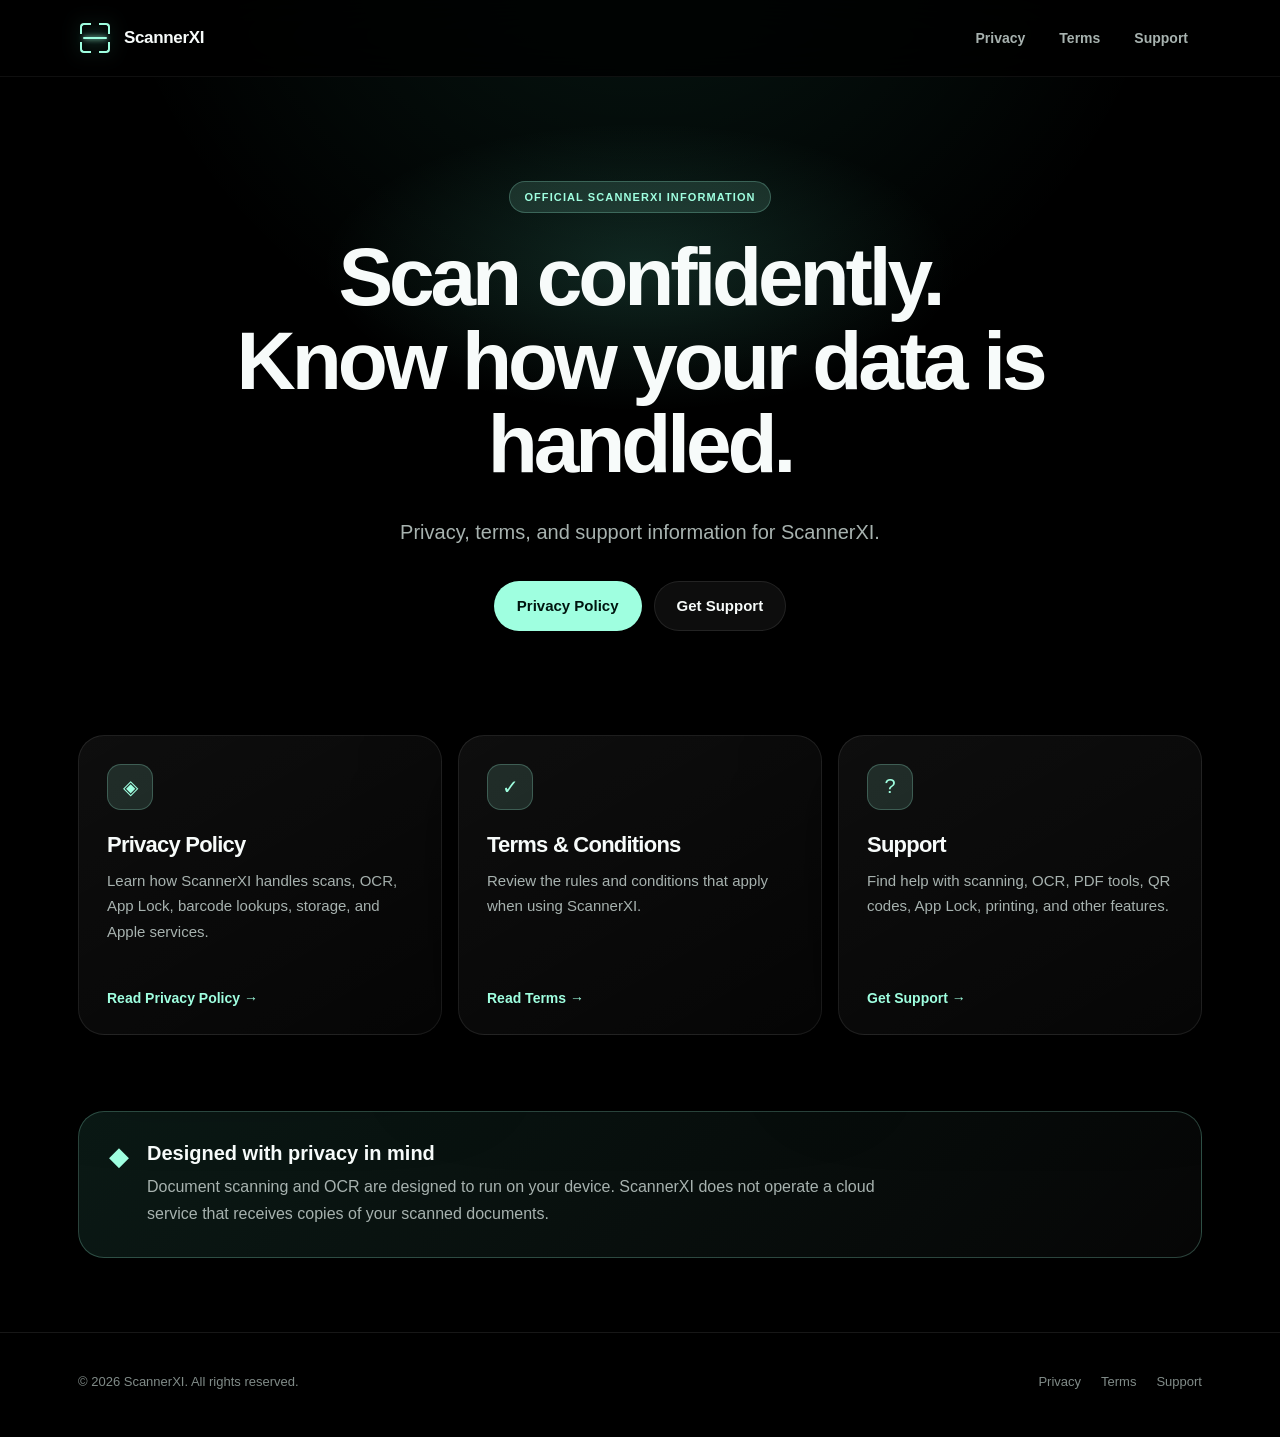
==== commit 5429f4dc: "Rebrand legal site from Caffle Scanner to ScannerXI Replace all user-facing references (titles, head" ====
--- a/index.html
+++ b/index.html
@@ -5,8 +5,8 @@
   <meta name="viewport" content="width=device-width, initial-scale=1, viewport-fit=cover">
   <meta name="theme-color" content="#000000">
   <meta name="color-scheme" content="dark">
-  <meta name="description" content="Official privacy, terms, and support information for Caffle Scanner.">
-  <title>Caffle Scanner — Legal &amp; Support</title>
+  <meta name="description" content="Official privacy, terms, and support information for ScannerXI.">
+  <title>ScannerXI — Legal &amp; Support</title>
   <link rel="stylesheet" href="./styles.css">
 </head>
 
@@ -15,7 +15,7 @@
 
   <header class="site-header">
     <div class="container header-inner">
-      <a class="brand" href="./index.html" aria-label="Caffle Scanner home">
+      <a class="brand" href="./index.html" aria-label="ScannerXI home">
         <span class="scanner-logo" aria-hidden="true">
           <span class="corner top-left"></span>
           <span class="corner top-right"></span>
@@ -23,7 +23,7 @@
           <span class="corner bottom-right"></span>
           <span class="scan-line"></span>
         </span>
-        <span>Caffle Scanner</span>
+        <span>ScannerXI</span>
       </a>
 
       <nav class="nav" aria-label="Primary">
@@ -38,7 +38,7 @@
     <section class="hero">
       <div class="hero-glow" aria-hidden="true"></div>
 
-      <div class="eyebrow">Official Caffle Scanner Information</div>
+      <div class="eyebrow">Official ScannerXI Information</div>
 
       <h1>
         Scan confidently.<br>
@@ -46,7 +46,7 @@
       </h1>
 
       <p class="hero-copy">
-        Privacy, terms, and support information for Caffle Scanner.
+        Privacy, terms, and support information for ScannerXI.
       </p>
 
       <div class="hero-actions">
@@ -55,12 +55,12 @@
       </div>
     </section>
 
-    <section class="card-grid" aria-label="Caffle Scanner information">
+    <section class="card-grid" aria-label="ScannerXI information">
       <a class="feature-card" href="./privacy.html">
         <span class="card-icon" aria-hidden="true">◈</span>
         <h2>Privacy Policy</h2>
         <p>
-          Learn how Caffle Scanner handles scans, OCR, App Lock,
+          Learn how ScannerXI handles scans, OCR, App Lock,
           barcode lookups, storage, and Apple services.
         </p>
         <span class="card-link">Read Privacy Policy →</span>
@@ -71,7 +71,7 @@
         <h2>Terms &amp; Conditions</h2>
         <p>
           Review the rules and conditions that apply when using
-          Caffle Scanner.
+          ScannerXI.
         </p>
         <span class="card-link">Read Terms →</span>
       </a>
@@ -93,7 +93,7 @@
         <h2>Designed with privacy in mind</h2>
         <p>
           Document scanning and OCR are designed to run on your
-          device. Caffle Scanner does not operate a cloud service
+          device. ScannerXI does not operate a cloud service
           that receives copies of your scanned documents.
         </p>
       </div>
@@ -102,7 +102,7 @@
 
   <footer class="site-footer">
     <div class="container footer-inner">
-      <p>© 2026 Caffle Scanner. All rights reserved.</p>
+      <p>© 2026 ScannerXI. All rights reserved.</p>
       <nav class="footer-links" aria-label="Footer">
         <a href="./privacy.html">Privacy</a>
         <a href="./terms.html">Terms</a>
--- a/styles.css
+++ b/styles.css
@@ -1,5 +1,5 @@
 /* ==========================================================================
-   Caffle Scanner — Legal & Support
+   ScannerXI — Legal & Support
    Mobile-first. System fonts only. No external dependencies.
    ========================================================================== */
 
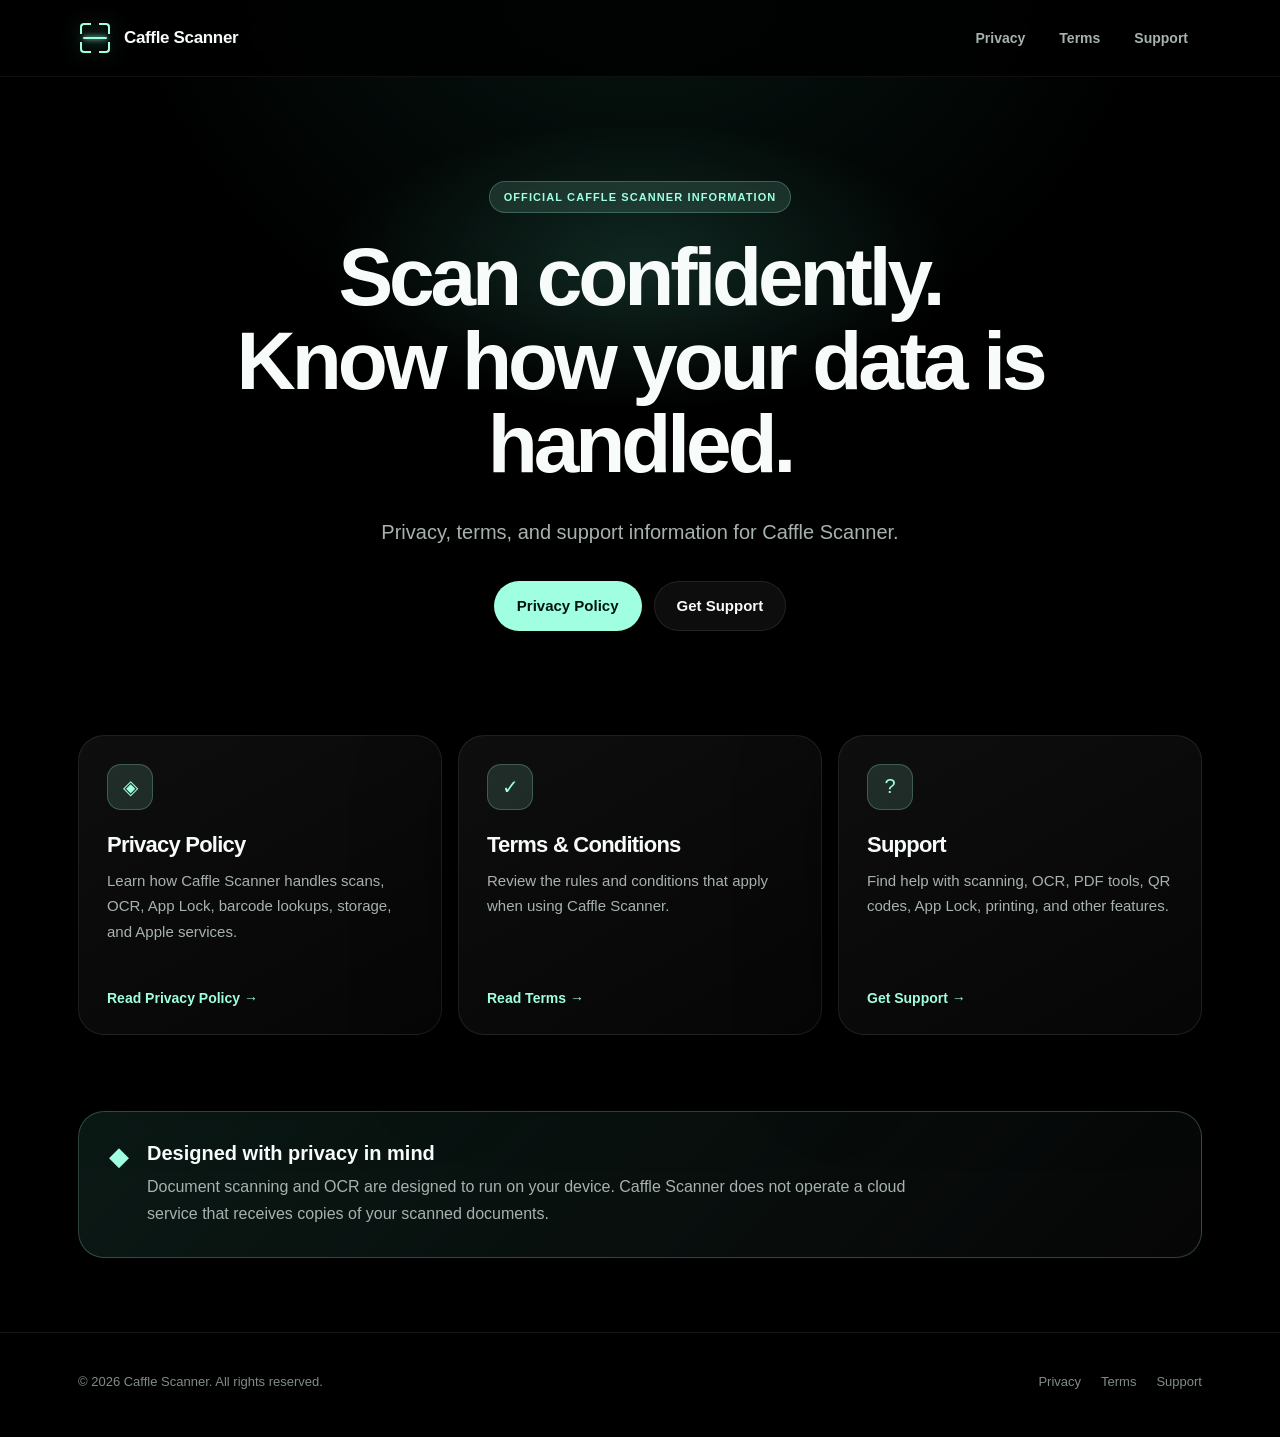
==== commit 3ccb136e: "Describe Caffle Scanner as a free app: remove purchase wording, restore app name Privacy: drop the P" ====
--- a/index.html
+++ b/index.html
@@ -5,8 +5,8 @@
   <meta name="viewport" content="width=device-width, initial-scale=1, viewport-fit=cover">
   <meta name="theme-color" content="#000000">
   <meta name="color-scheme" content="dark">
-  <meta name="description" content="Official privacy, terms, and support information for ScannerXI.">
-  <title>ScannerXI — Legal &amp; Support</title>
+  <meta name="description" content="Official privacy, terms, and support information for Caffle Scanner.">
+  <title>Caffle Scanner — Legal &amp; Support</title>
   <link rel="stylesheet" href="./styles.css">
 </head>
 
@@ -15,7 +15,7 @@
 
   <header class="site-header">
     <div class="container header-inner">
-      <a class="brand" href="./index.html" aria-label="ScannerXI home">
+      <a class="brand" href="./index.html" aria-label="Caffle Scanner home">
         <span class="scanner-logo" aria-hidden="true">
           <span class="corner top-left"></span>
           <span class="corner top-right"></span>
@@ -23,7 +23,7 @@
           <span class="corner bottom-right"></span>
           <span class="scan-line"></span>
         </span>
-        <span>ScannerXI</span>
+        <span>Caffle Scanner</span>
       </a>
 
       <nav class="nav" aria-label="Primary">
@@ -38,7 +38,7 @@
     <section class="hero">
       <div class="hero-glow" aria-hidden="true"></div>
 
-      <div class="eyebrow">Official ScannerXI Information</div>
+      <div class="eyebrow">Official Caffle Scanner Information</div>
 
       <h1>
         Scan confidently.<br>
@@ -46,7 +46,7 @@
       </h1>
 
       <p class="hero-copy">
-        Privacy, terms, and support information for ScannerXI.
+        Privacy, terms, and support information for Caffle Scanner.
       </p>
 
       <div class="hero-actions">
@@ -55,12 +55,12 @@
       </div>
     </section>
 
-    <section class="card-grid" aria-label="ScannerXI information">
+    <section class="card-grid" aria-label="Caffle Scanner information">
       <a class="feature-card" href="./privacy.html">
         <span class="card-icon" aria-hidden="true">◈</span>
         <h2>Privacy Policy</h2>
         <p>
-          Learn how ScannerXI handles scans, OCR, App Lock,
+          Learn how Caffle Scanner handles scans, OCR, App Lock,
           barcode lookups, storage, and Apple services.
         </p>
         <span class="card-link">Read Privacy Policy →</span>
@@ -71,7 +71,7 @@
         <h2>Terms &amp; Conditions</h2>
         <p>
           Review the rules and conditions that apply when using
-          ScannerXI.
+          Caffle Scanner.
         </p>
         <span class="card-link">Read Terms →</span>
       </a>
@@ -93,7 +93,7 @@
         <h2>Designed with privacy in mind</h2>
         <p>
           Document scanning and OCR are designed to run on your
-          device. ScannerXI does not operate a cloud service
+          device. Caffle Scanner does not operate a cloud service
           that receives copies of your scanned documents.
         </p>
       </div>
@@ -102,7 +102,7 @@
 
   <footer class="site-footer">
     <div class="container footer-inner">
-      <p>© 2026 ScannerXI. All rights reserved.</p>
+      <p>© 2026 Caffle Scanner. All rights reserved.</p>
       <nav class="footer-links" aria-label="Footer">
         <a href="./privacy.html">Privacy</a>
         <a href="./terms.html">Terms</a>
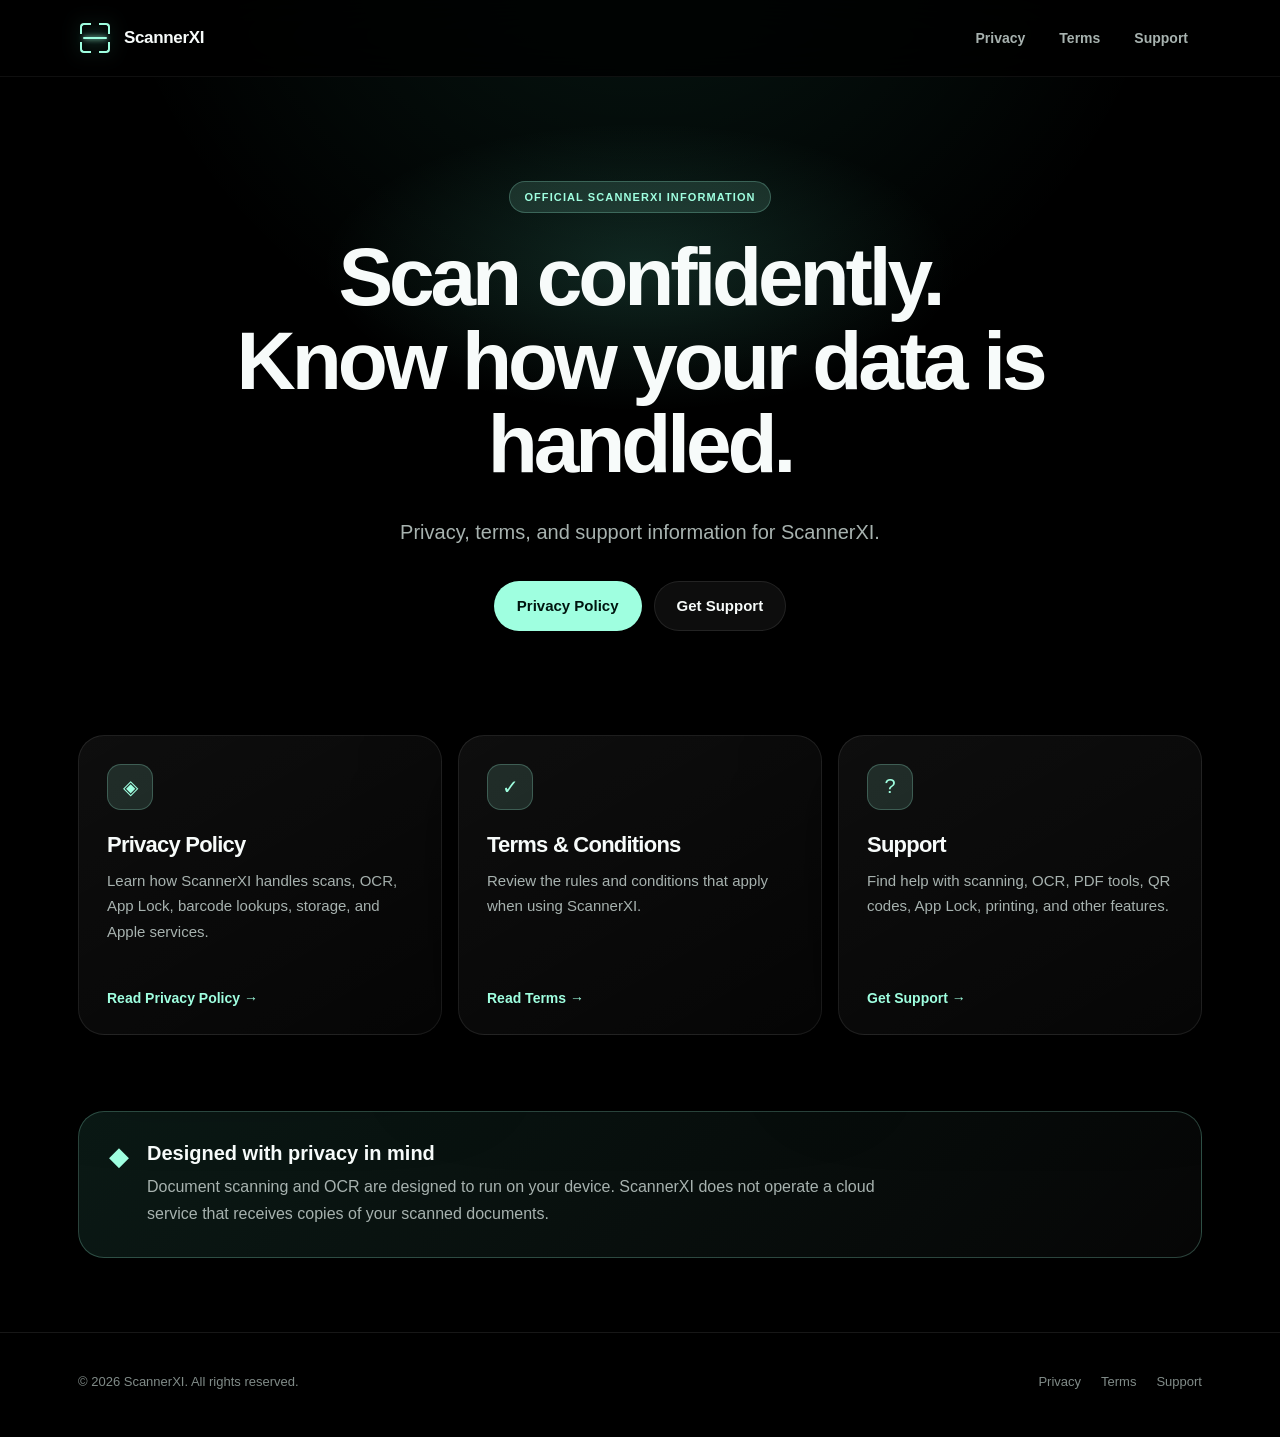
==== commit 5d0abc36: "Use the ScannerXI app name on the legal site Co-Authored-By: Claude Opus 5.5 <noreply@anthropic.com>" ====
--- a/index.html
+++ b/index.html
@@ -5,8 +5,8 @@
   <meta name="viewport" content="width=device-width, initial-scale=1, viewport-fit=cover">
   <meta name="theme-color" content="#000000">
   <meta name="color-scheme" content="dark">
-  <meta name="description" content="Official privacy, terms, and support information for Caffle Scanner.">
-  <title>Caffle Scanner — Legal &amp; Support</title>
+  <meta name="description" content="Official privacy, terms, and support information for ScannerXI.">
+  <title>ScannerXI — Legal &amp; Support</title>
   <link rel="stylesheet" href="./styles.css">
 </head>
 
@@ -15,7 +15,7 @@
 
   <header class="site-header">
     <div class="container header-inner">
-      <a class="brand" href="./index.html" aria-label="Caffle Scanner home">
+      <a class="brand" href="./index.html" aria-label="ScannerXI home">
         <span class="scanner-logo" aria-hidden="true">
           <span class="corner top-left"></span>
           <span class="corner top-right"></span>
@@ -23,7 +23,7 @@
           <span class="corner bottom-right"></span>
           <span class="scan-line"></span>
         </span>
-        <span>Caffle Scanner</span>
+        <span>ScannerXI</span>
       </a>
 
       <nav class="nav" aria-label="Primary">
@@ -38,7 +38,7 @@
     <section class="hero">
       <div class="hero-glow" aria-hidden="true"></div>
 
-      <div class="eyebrow">Official Caffle Scanner Information</div>
+      <div class="eyebrow">Official ScannerXI Information</div>
 
       <h1>
         Scan confidently.<br>
@@ -46,7 +46,7 @@
       </h1>
 
       <p class="hero-copy">
-        Privacy, terms, and support information for Caffle Scanner.
+        Privacy, terms, and support information for ScannerXI.
       </p>
 
       <div class="hero-actions">
@@ -55,12 +55,12 @@
       </div>
     </section>
 
-    <section class="card-grid" aria-label="Caffle Scanner information">
+    <section class="card-grid" aria-label="ScannerXI information">
       <a class="feature-card" href="./privacy.html">
         <span class="card-icon" aria-hidden="true">◈</span>
         <h2>Privacy Policy</h2>
         <p>
-          Learn how Caffle Scanner handles scans, OCR, App Lock,
+          Learn how ScannerXI handles scans, OCR, App Lock,
           barcode lookups, storage, and Apple services.
         </p>
         <span class="card-link">Read Privacy Policy →</span>
@@ -71,7 +71,7 @@
         <h2>Terms &amp; Conditions</h2>
         <p>
           Review the rules and conditions that apply when using
-          Caffle Scanner.
+          ScannerXI.
         </p>
         <span class="card-link">Read Terms →</span>
       </a>
@@ -93,7 +93,7 @@
         <h2>Designed with privacy in mind</h2>
         <p>
           Document scanning and OCR are designed to run on your
-          device. Caffle Scanner does not operate a cloud service
+          device. ScannerXI does not operate a cloud service
           that receives copies of your scanned documents.
         </p>
       </div>
@@ -102,7 +102,7 @@
 
   <footer class="site-footer">
     <div class="container footer-inner">
-      <p>© 2026 Caffle Scanner. All rights reserved.</p>
+      <p>© 2026 ScannerXI. All rights reserved.</p>
       <nav class="footer-links" aria-label="Footer">
         <a href="./privacy.html">Privacy</a>
         <a href="./terms.html">Terms</a>
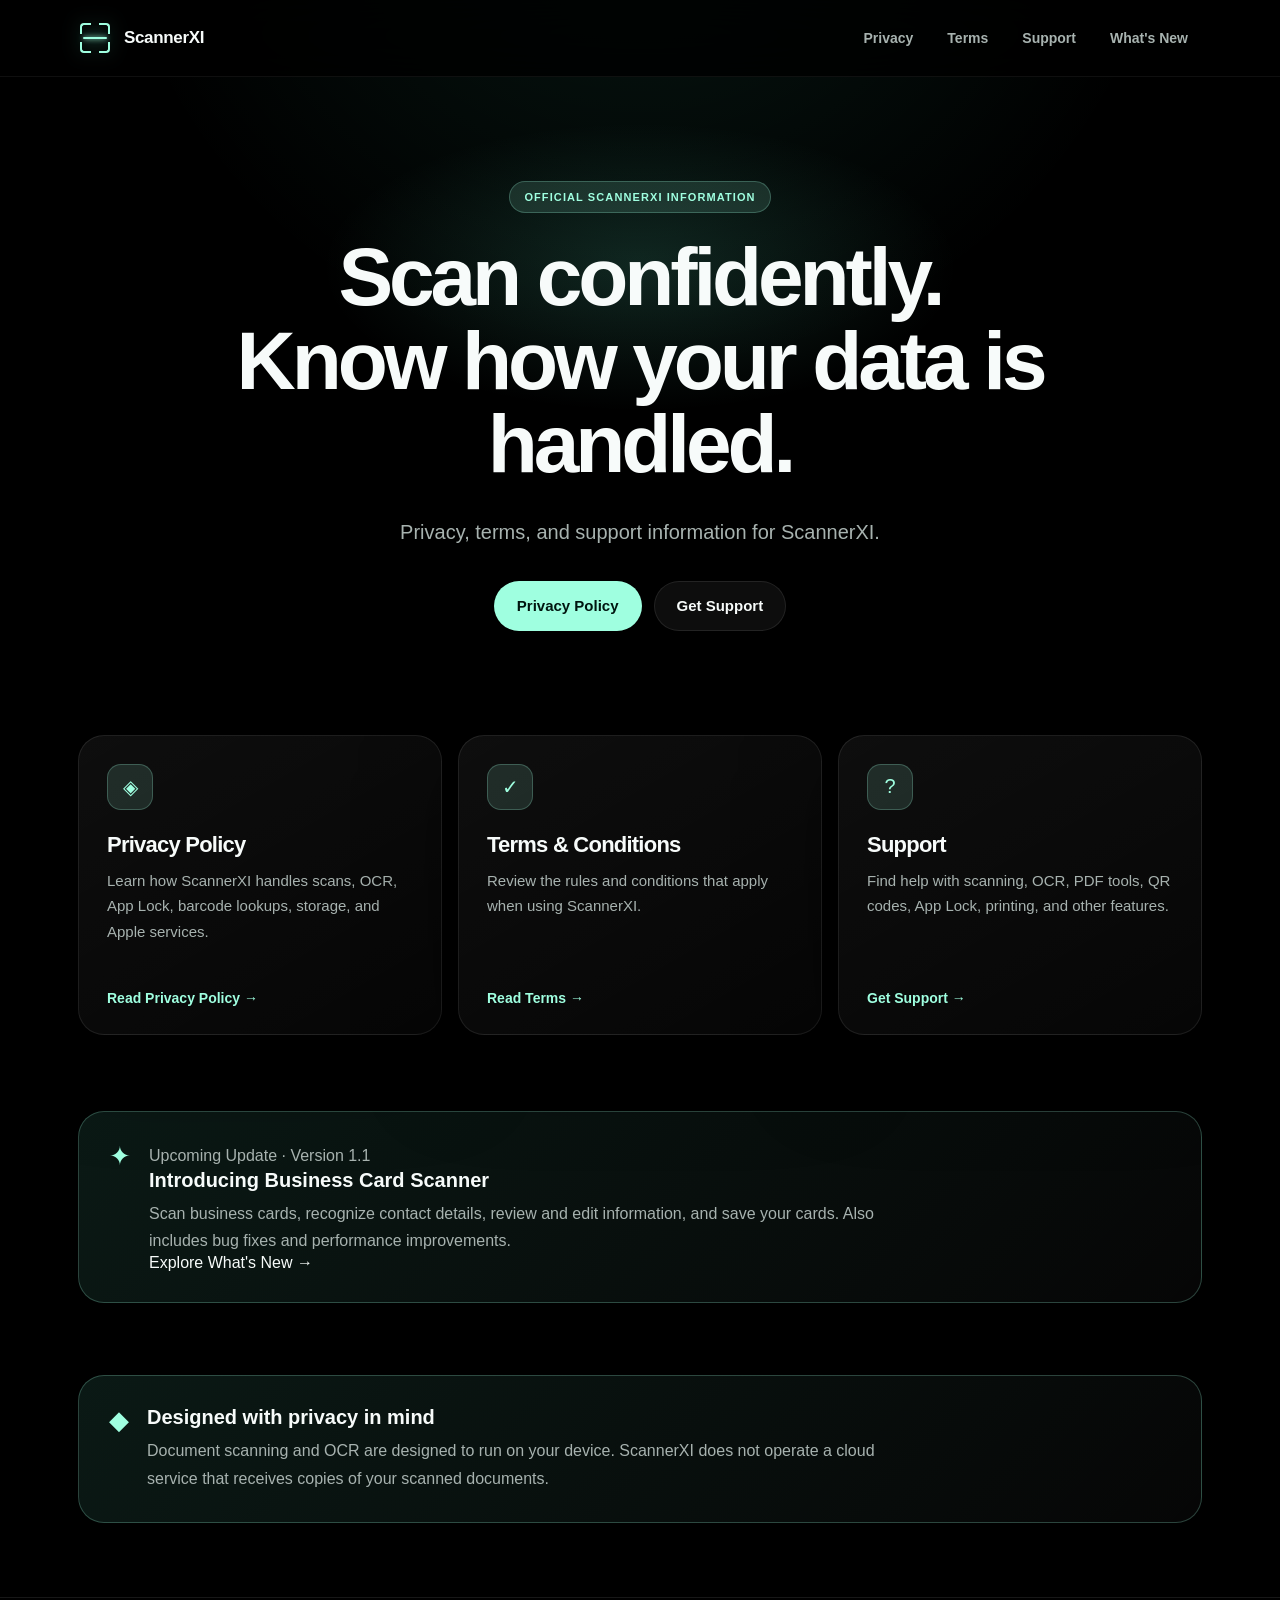
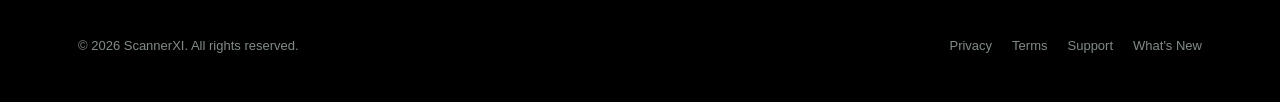
==== commit eea3946c: "Add What's New navigation and ScannerXI 1.1 details" ====
--- a/index.html
+++ b/index.html
@@ -30,6 +30,7 @@
         <a href="./privacy.html">Privacy</a>
         <a href="./terms.html">Terms</a>
         <a href="./support.html">Support</a>
+        <a href="./whats-new.html">What's New</a>
       </nav>
     </div>
   </header>
@@ -87,6 +88,16 @@
       </a>
     </section>
 
+    <section class="privacy-highlight release-highlight" aria-labelledby="release-title">
+      <span class="highlight-icon" aria-hidden="true">✦</span>
+      <div>
+        <p class="release-kicker">Upcoming Update · Version 1.1</p>
+        <h2 id="release-title">Introducing Business Card Scanner</h2>
+        <p>Scan business cards, recognize contact details, review and edit information, and save your cards. Also includes bug fixes and performance improvements.</p>
+        <a class="release-link" href="./whats-new.html">Explore What's New →</a>
+      </div>
+    </section>
+
     <section class="privacy-highlight">
       <span class="highlight-icon" aria-hidden="true">◆</span>
       <div>
@@ -107,6 +118,7 @@
         <a href="./privacy.html">Privacy</a>
         <a href="./terms.html">Terms</a>
         <a href="./support.html">Support</a>
+        <a href="./whats-new.html">What's New</a>
       </nav>
     </div>
   </footer>
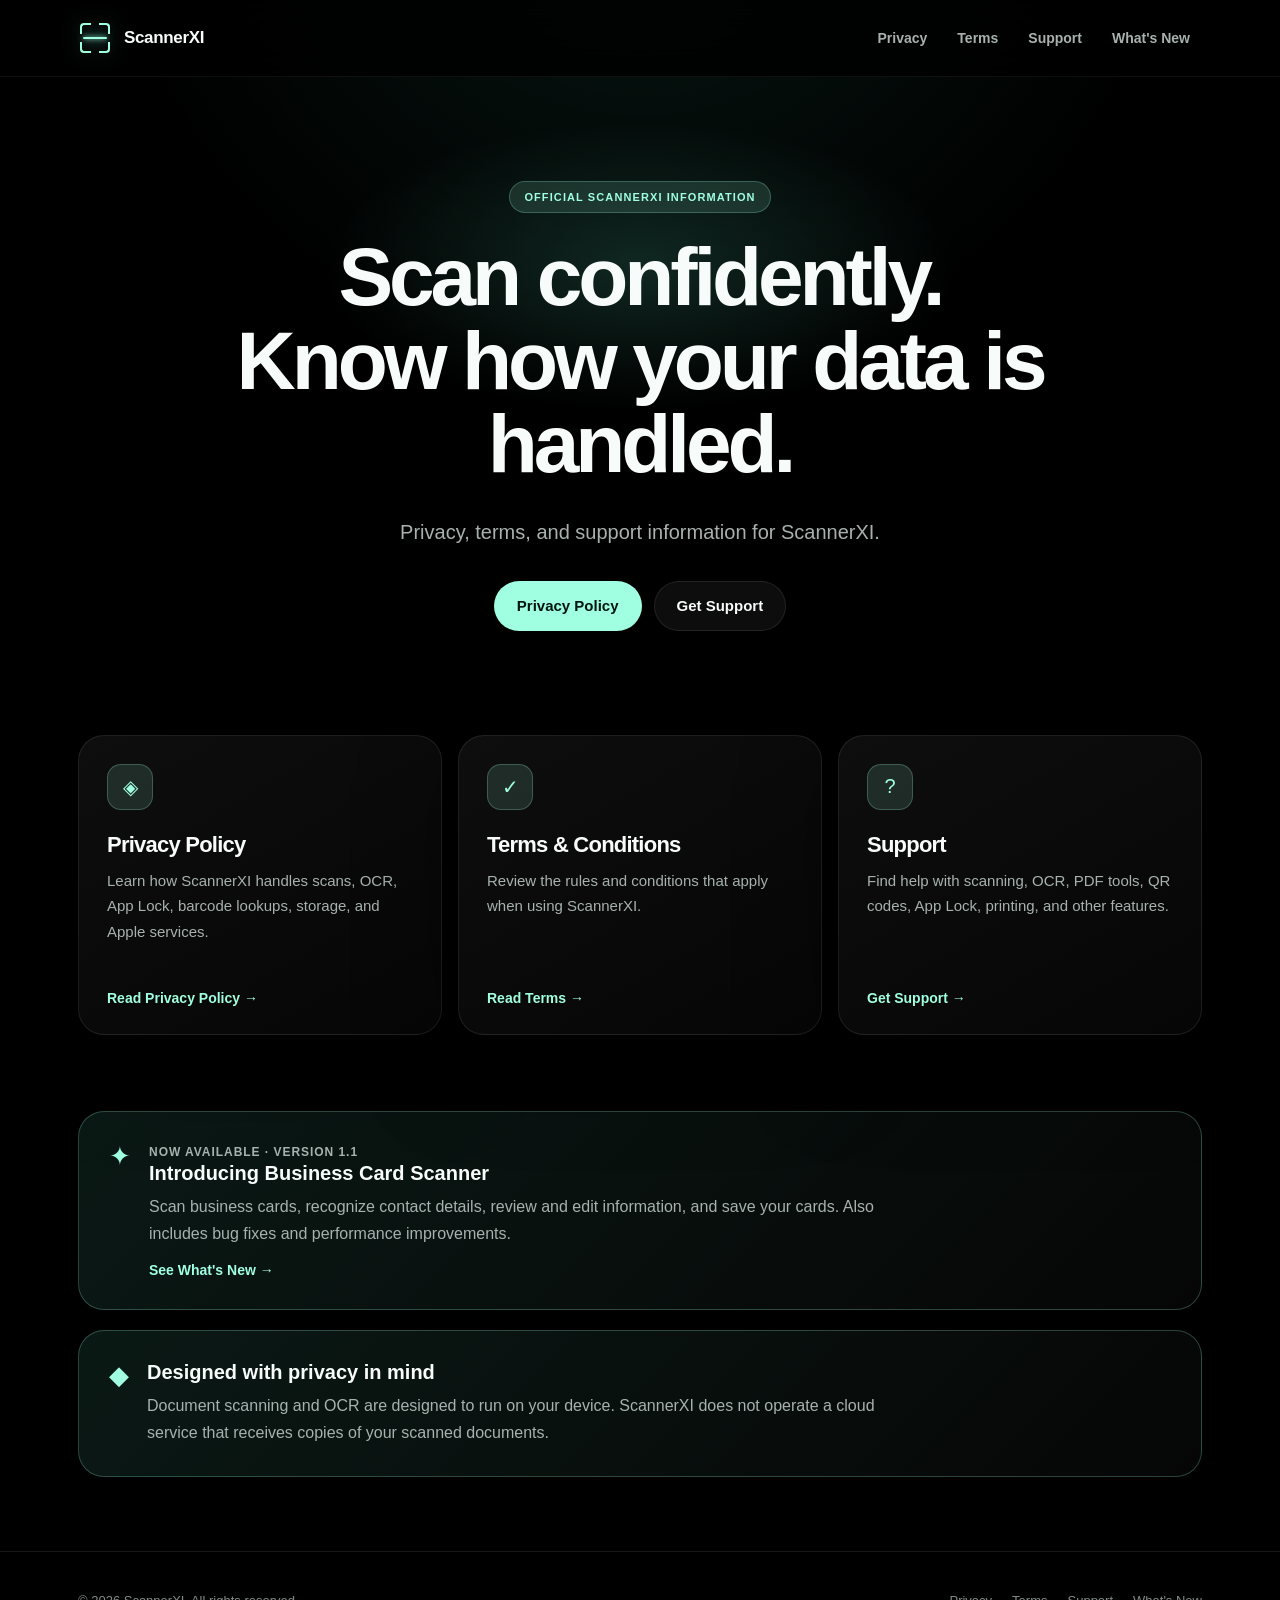
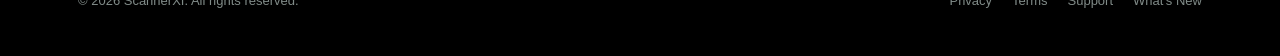
==== commit 66a7683f: "Update ScannerXI 1.1 website messaging to available on the App Store" ====
--- a/index.html
+++ b/index.html
@@ -91,10 +91,10 @@
     <section class="privacy-highlight release-highlight" aria-labelledby="release-title">
       <span class="highlight-icon" aria-hidden="true">✦</span>
       <div>
-        <p class="release-kicker">Upcoming Update · Version 1.1</p>
+        <p class="release-kicker">Now Available · Version 1.1</p>
         <h2 id="release-title">Introducing Business Card Scanner</h2>
         <p>Scan business cards, recognize contact details, review and edit information, and save your cards. Also includes bug fixes and performance improvements.</p>
-        <a class="release-link" href="./whats-new.html">Explore What's New →</a>
+        <a class="release-link" href="./whats-new.html">See What's New →</a>
       </div>
     </section>
 
--- a/styles.css
+++ b/styles.css
@@ -1073,3 +1073,49 @@
     transform: none;
   }
 }
+
+/* Version 1.1 release information and mobile navigation */
+.nav {
+  width: 100%;
+  margin-right: 0;
+  justify-content: space-between;
+  gap: 0;
+}
+.nav a {
+  padding: 0 6px;
+  font-size: 12px;
+  white-space: nowrap;
+}
+.release-kicker {
+  margin: 0 0 10px;
+  color: var(--mint);
+  font-size: 12px;
+  font-weight: 800;
+  letter-spacing: 0.08em;
+  text-transform: uppercase;
+}
+.release-highlight { margin-bottom: 20px; }
+.release-link {
+  display: inline-block;
+  margin-top: 14px;
+  color: var(--mint);
+  font-size: 14px;
+  font-weight: 700;
+}
+.release-status {
+  margin-top: 18px !important;
+  color: var(--text-secondary);
+}
+.release-actions { margin: 28px 0 48px; }
+@media (min-width: 640px) {
+  .nav {
+    width: auto;
+    margin-right: 0;
+    justify-content: flex-end;
+    gap: 6px;
+  }
+  .nav a {
+    padding: 0 12px;
+    font-size: 14px;
+  }
+}
